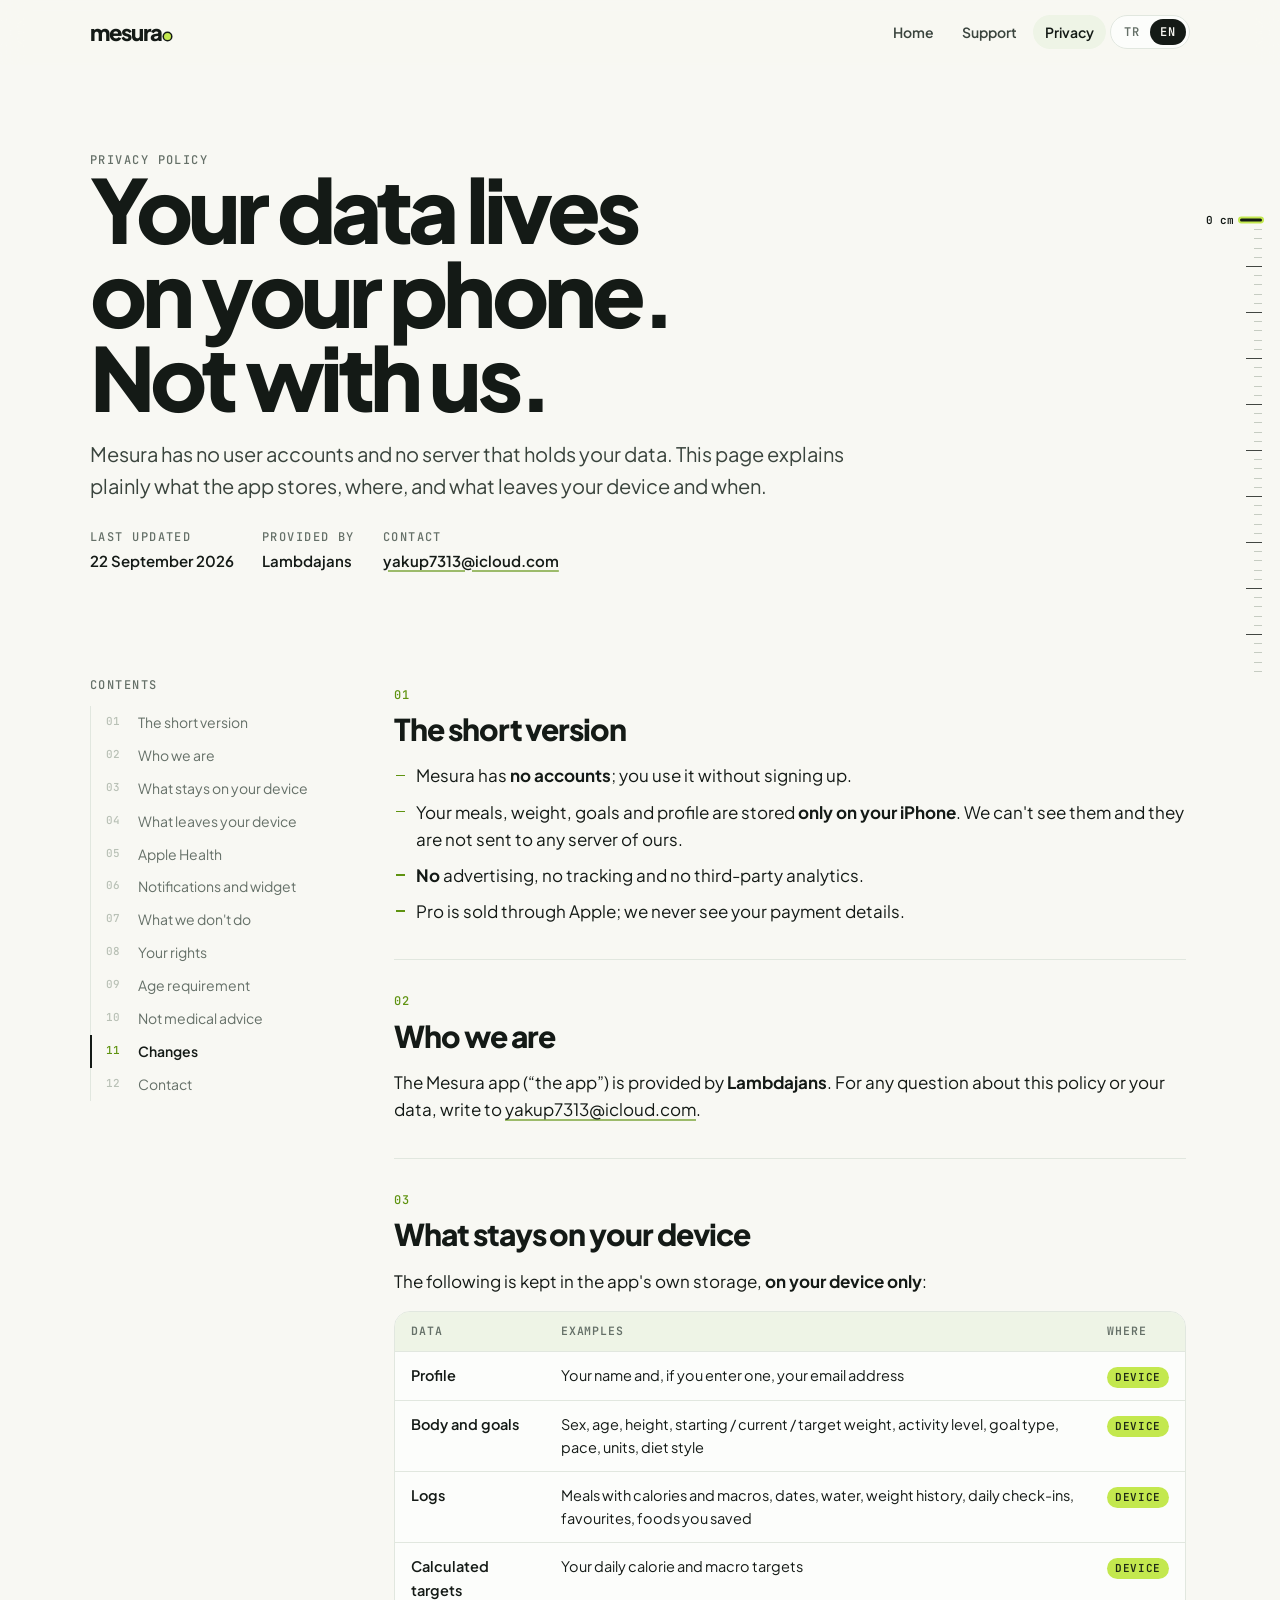
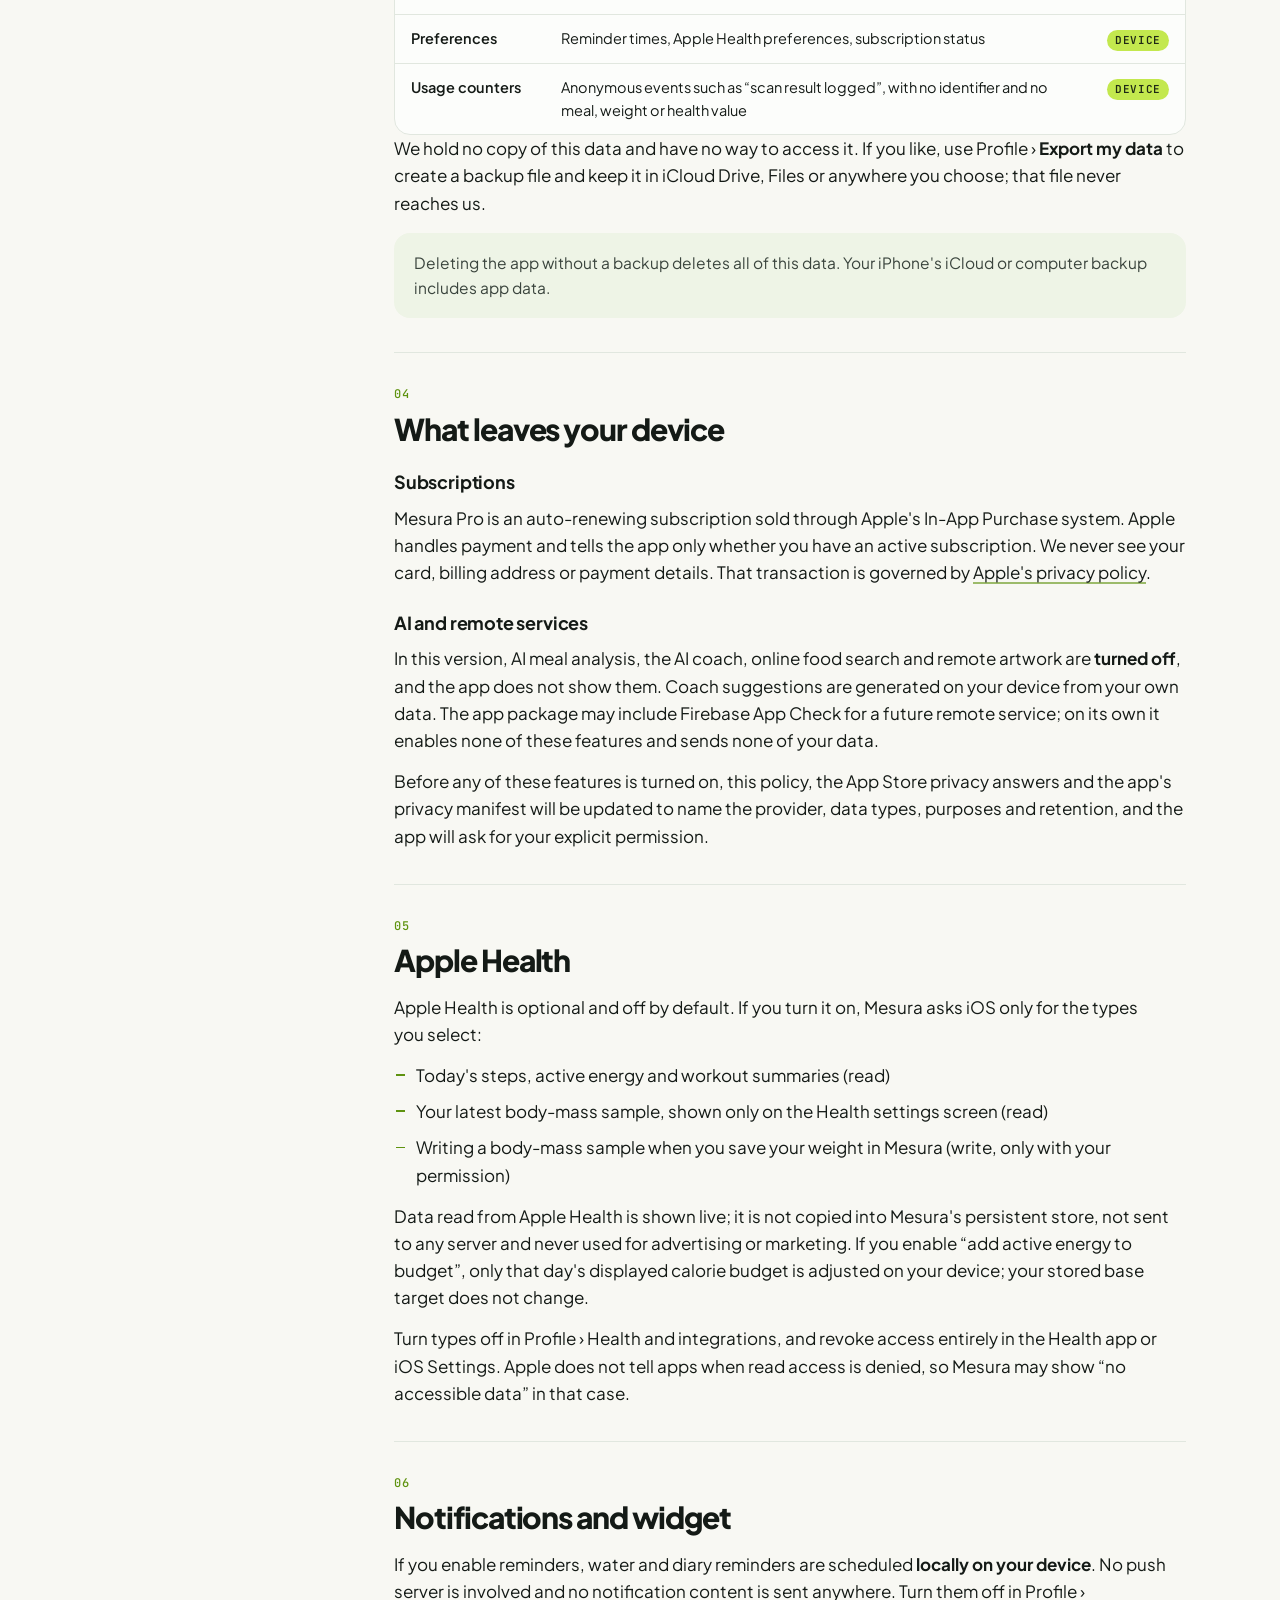
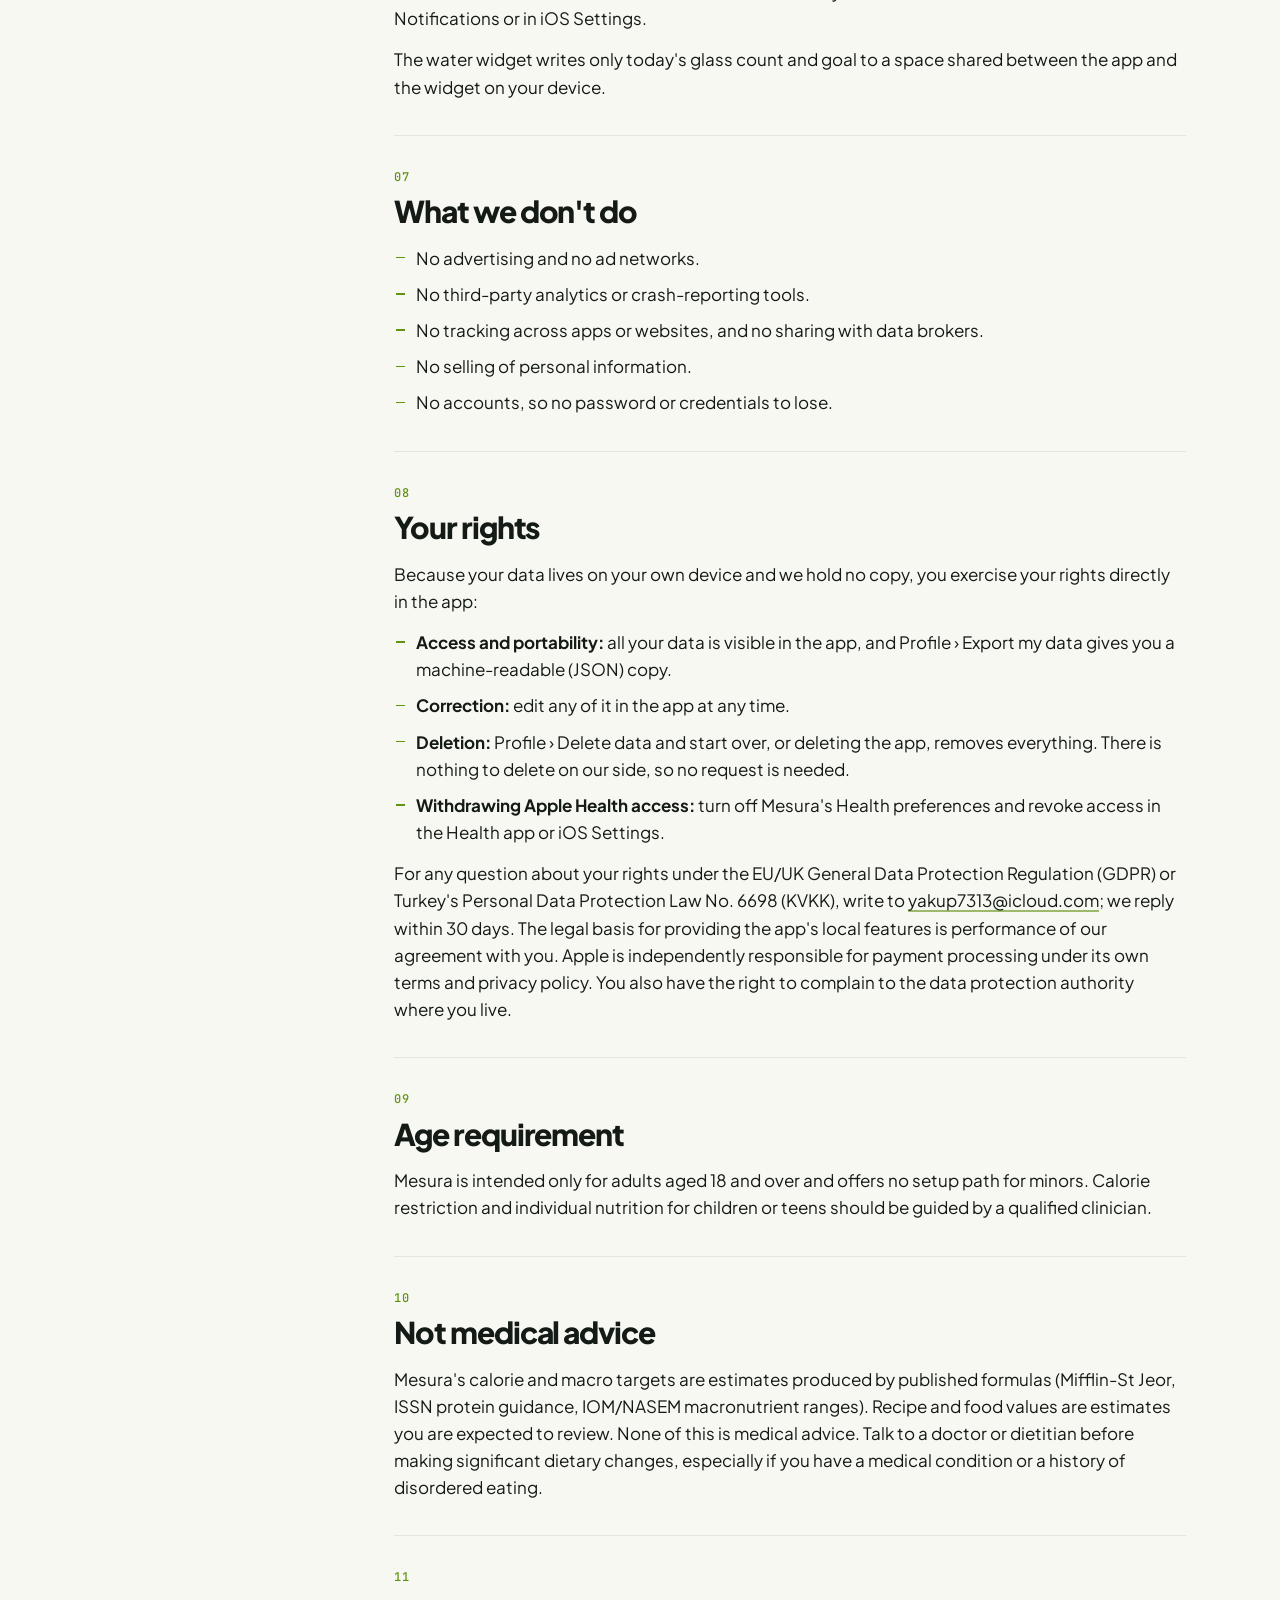
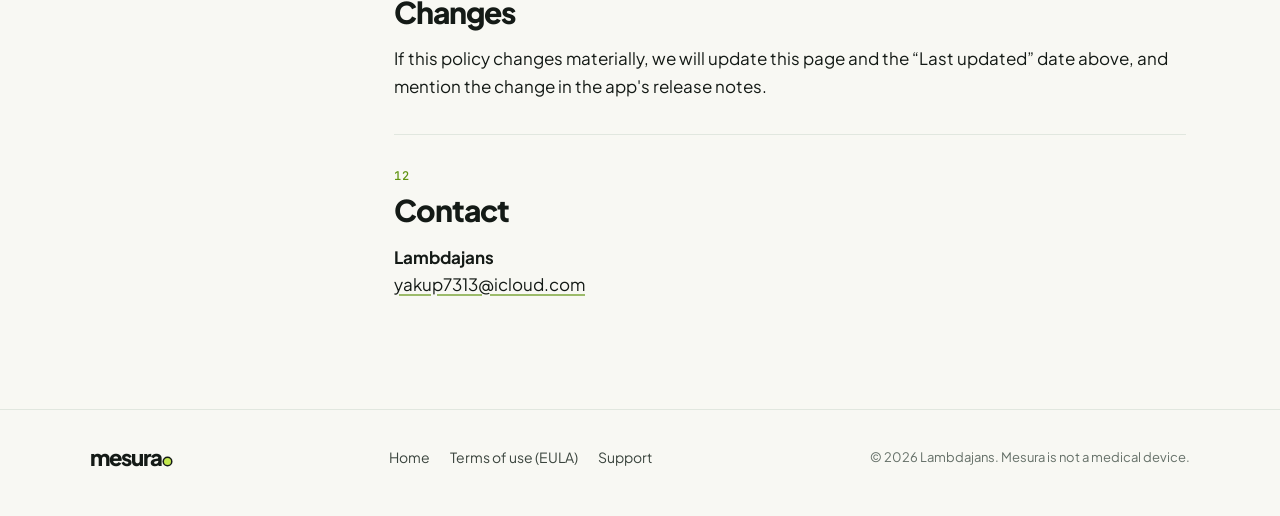
==== privacy.html @ 91aa9a3b "Mesura public site: landing, support and privacy policy Co-Authored-By: Claude Opus 5 <noreply@anthr" ====
<!doctype html>
<html lang="tr">
<head>
<meta charset="utf-8">
<meta name="viewport" content="width=device-width, initial-scale=1, viewport-fit=cover">
<title>Mesura Gizlilik Politikası</title>
<meta name="title-tr" content="Mesura Gizlilik Politikası">
<meta name="title-en" content="Mesura Privacy Policy">
<meta name="description" content="Mesura gizlilik politikası: verilerin iPhone'unda kalır, hesap ve sunucu yok. / Mesura privacy policy: your data stays on your iPhone, no account, no server.">
<meta name="theme-color" content="#f8f8f3" media="(prefers-color-scheme: light)">
<meta name="theme-color" content="#111612" media="(prefers-color-scheme: dark)">
<link rel="icon" type="image/png" href="assets/icon.png">
<link rel="apple-touch-icon" href="assets/icon.png">
<link rel="preconnect" href="https://fonts.googleapis.com">
<link rel="preconnect" href="https://fonts.gstatic.com" crossorigin>
<link rel="stylesheet" href="https://fonts.googleapis.com/css2?family=JetBrains+Mono:wght@500;600&family=Plus+Jakarta+Sans:wght@400;500;600;700;800&display=swap">
<link rel="stylesheet" href="assets/site.css">
</head>
<body>

<div class="progress-line" aria-hidden="true"></div>
<div class="gauge-rail" aria-hidden="true">
  <div class="ticks"></div>
  <div class="pin"><span data-gauge-value>0 cm</span></div>
</div>

<header class="bar">
  <div class="wrap">
    <a class="mark" href="./" aria-label="Mesura">mesura<i aria-hidden="true"></i></a>
    <nav class="nav" aria-label="Site">
      <a class="nav-optional" href="./"><span lang="tr">Ana sayfa</span><span lang="en">Home</span></a>
      <a href="./#destek"><span lang="tr">Destek</span><span lang="en">Support</span></a>
      <a href="privacy.html" aria-current="page"><span lang="tr">Gizlilik</span><span lang="en">Privacy</span></a>
      <div class="lang" role="group" aria-label="Dil / Language">
        <button type="button" data-set-lang="tr" aria-pressed="true">TR</button>
        <button type="button" data-set-lang="en" aria-pressed="false">EN</button>
      </div>
    </nav>
  </div>
</header>

<main>

<!-- ============================ TÜRKÇE ============================ -->
<article lang="tr">
  <header class="doc-hero wrap">
    <p class="label rise">Gizlilik politikası</p>
    <h1 class="rise d1">Verilerin telefonunda.<br>Bizde değil.</h1>
    <p class="lede rise d2">Mesura'nın kullanıcı hesabı ve senin verilerini tutan bir sunucusu yok. Bu sayfa, uygulamanın neyi nerede sakladığını ve cihazından neyin, ne zaman çıktığını açıkça anlatır.</p>
    <dl class="meta rise d3">
      <div><dt class="label">Son güncelleme</dt><dd>22 Eylül 2026</dd></div>
      <div><dt class="label">Sorumlu</dt><dd>Lambdajans</dd></div>
      <div><dt class="label">İletişim</dt><dd><a href="mailto:yakup7313@icloud.com">yakup7313@icloud.com</a></dd></div>
    </dl>
  </header>

  <div class="wrap doc">
    <nav class="toc" aria-label="İçindekiler">
      <p class="label">İçindekiler</p>
      <ol>
        <li><a href="#tr-kisaca"><span>01</span>Kısaca</a></li>
        <li><a href="#tr-kim"><span>02</span>Biz kimiz</a></li>
        <li><a href="#tr-cihazda"><span>03</span>Cihazında saklananlar</a></li>
        <li><a href="#tr-disari"><span>04</span>Cihazından çıkanlar</a></li>
        <li><a href="#tr-saglik"><span>05</span>Apple Health</a></li>
        <li><a href="#tr-bildirim"><span>06</span>Bildirimler ve widget</a></li>
        <li><a href="#tr-yapmadiklarimiz"><span>07</span>Yapmadıklarımız</a></li>
        <li><a href="#tr-haklar"><span>08</span>Hakların ve KVKK</a></li>
        <li><a href="#tr-yas"><span>09</span>Yaş sınırı</a></li>
        <li><a href="#tr-tibbi"><span>10</span>Tıbbi tavsiye değildir</a></li>
        <li><a href="#tr-degisiklik"><span>11</span>Değişiklikler</a></li>
        <li><a href="#tr-iletisim"><span>12</span>İletişim</a></li>
      </ol>
    </nav>

    <div class="prose">
      <section id="tr-kisaca">
        <h2><span class="label">01</span>Kısaca</h2>
        <ul>
          <li>Mesura'da <strong>hesap yok</strong>; kayıt olmadan kullanırsın.</li>
          <li>Öğünlerin, kilon, hedeflerin ve profil bilgilerin <strong>yalnızca iPhone'unda</strong> saklanır. Bunları göremeyiz ve bizim sunucumuza gönderilmez.</li>
          <li>Reklam, izleme (tracking) ve üçüncü taraf analiz aracı <strong>yok</strong>.</li>
          <li>Pro aboneliği Apple üzerinden satılır; ödeme bilgilerini hiçbir zaman görmeyiz.</li>
        </ul>
      </section>

      <section id="tr-kim">
        <h2><span class="label">02</span>Biz kimiz</h2>
        <p>Mesura uygulaması (“uygulama”) <strong>Lambdajans</strong> tarafından sunulur. Bu politika veya verilerin hakkındaki her soru için <a href="mailto:yakup7313@icloud.com">yakup7313@icloud.com</a> adresine yazabilirsin.</p>
      </section>

      <section id="tr-cihazda">
        <h2><span class="label">03</span>Cihazında saklananlar</h2>
        <p>Aşağıdakiler uygulamanın kendi depolama alanında, <strong>yalnızca cihazında</strong> tutulur:</p>
        <div class="table-wrap">
          <table>
            <thead><tr><th>Veri</th><th>Örnek</th><th>Nerede</th></tr></thead>
            <tbody>
              <tr><td><b>Profil</b></td><td>Adın ve girersen e-posta adresin</td><td><span class="pill local">Cihaz</span></td></tr>
              <tr><td><b>Vücut ve hedef</b></td><td>Cinsiyet, yaş, boy, başlangıç / güncel / hedef kilo, aktivite düzeyi, hedef türü, tempo, birim tercihi, beslenme tarzı</td><td><span class="pill local">Cihaz</span></td></tr>
              <tr><td><b>Kayıtlar</b></td><td>Öğünler ve kalori-makro değerleri, tarihleri, su, kilo geçmişi, günlük check-in'ler, favoriler, kendi eklediğin besinler</td><td><span class="pill local">Cihaz</span></td></tr>
              <tr><td><b>Hesaplanan hedefler</b></td><td>Günlük kalori ve makro hedefin</td><td><span class="pill local">Cihaz</span></td></tr>
              <tr><td><b>Tercihler</b></td><td>Hatırlatıcı saatleri, Apple Health tercihleri, abonelik durumu</td><td><span class="pill local">Cihaz</span></td></tr>
              <tr><td><b>Kullanım sayaçları</b></td><td>“Tarama sonucu kaydedildi” gibi anonim olay kayıtları; kimlik, öğün, kilo veya sağlık değeri içermez</td><td><span class="pill local">Cihaz</span></td></tr>
            </tbody>
          </table>
        </div>
        <p>Bu verilerin bir kopyası bizde yoktur ve onlara erişmemizin bir yolu bulunmaz. İstersen Profil › <strong>Verilerimi dışa aktar</strong> ile bir yedek dosyası oluşturup iCloud Drive, Dosyalar veya seçtiğin başka bir yerde saklayabilirsin; bu dosya bize ulaşmaz.</p>
        <p class="callout">Uygulamayı yedek almadan silersen bu verilerin tamamı da silinir. iPhone'unun iCloud veya bilgisayar yedeği uygulama verisini de kapsar.</p>
      </section>

      <section id="tr-disari">
        <h2><span class="label">04</span>Cihazından çıkanlar</h2>
        <h3>Abonelikler</h3>
        <p>Mesura Pro, Apple'ın uygulama içi satın alma sistemiyle satılan otomatik yenilenen bir aboneliktir. Ödemeyi Apple yürütür ve uygulamaya yalnızca etkin bir aboneliğin olup olmadığını bildirir. Kart, fatura adresi veya ödeme bilgilerini hiçbir zaman görmeyiz. Bu işlem <a href="https://www.apple.com/legal/privacy/" rel="noopener">Apple'ın gizlilik politikasına</a> tabidir.</p>
        <h3>Yapay zekâ ve uzak servisler</h3>
        <p>Bu sürümde yapay zekâ ile öğün analizi, yapay zekâ koçu, çevrimiçi besin arama ve uzaktan görsel yükleme <strong>kapalıdır</strong>; uygulama bu girişleri göstermez. Koç önerileri cihazında, kendi verilerinden üretilir. Uygulama paketinde, ileride uzak bir servis açılırsa kullanılmak üzere Firebase App Check bulunabilir; bu paket tek başına bu özellikleri açmaz ve senin verilerini göndermez.</p>
        <p>Bu özelliklerden herhangi biri açılmadan önce bu politika, App Store gizlilik yanıtları ve uygulamanın gizlilik bildirimi; kullanılan sağlayıcıyı, veri türlerini, amaçları ve saklama sürelerini belirtecek şekilde güncellenir ve senden açık izin istenir.</p>
      </section>

      <section id="tr-saglik">
        <h2><span class="label">05</span>Apple Health</h2>
        <p>Apple Health bağlantısı isteğe bağlıdır ve varsayılan olarak kapalıdır. Açarsan Mesura yalnızca seçtiğin türler için iOS'tan izin ister:</p>
        <ul>
          <li>Bugünün adımları, aktif enerjisi ve antrenman özetleri (okuma)</li>
          <li>Apple Health'teki en son kilo ölçümün; yalnızca Sağlık ayarları ekranında gösterilir (okuma)</li>
          <li>Mesura'da kilonu elle kaydettiğinde bu ölçümü Apple Health'e yazma (yazma, yalnızca açık izinle)</li>
        </ul>
        <p>Apple Health'ten okunan veriler anlık olarak gösterilir; Mesura'nın kalıcı deposuna kopyalanmaz, bir sunucuya gönderilmez ve reklam ya da pazarlama amacıyla kullanılmaz. “Aktif enerjiyi bütçeye ekle” seçeneğini açarsan yalnızca o günün gösterilen kalori bütçesi cihazında ayarlanır; kayıtlı temel hedefin değişmez.</p>
        <p>Profil › Sağlık ve entegrasyonlar'dan türleri kapatabilir, izni Sağlık uygulamasından veya iOS Ayarları'ndan tamamen geri alabilirsin. Apple, okuma izninin reddedildiğini uygulamalara bildirmediği için Mesura bu durumda “erişilebilir veri yok” gösterebilir.</p>
      </section>

      <section id="tr-bildirim">
        <h2><span class="label">06</span>Bildirimler ve widget</h2>
        <p>Hatırlatıcıları açarsan su ve günlük hatırlatmaları <strong>cihazında yerel olarak</strong> planlanır. Bildirim sunucusu kullanılmaz ve bildirim içeriği hiçbir yere gönderilmez. Profil › Bildirimler'den veya iOS Ayarları'ndan kapatabilirsin.</p>
        <p>Su widget'ı, günün su sayısını göstermek için yalnızca bu sayıyı ve hedefini cihazındaki uygulama ile widget arasında paylaşılan alana yazar.</p>
      </section>

      <section id="tr-yapmadiklarimiz">
        <h2><span class="label">07</span>Yapmadıklarımız</h2>
        <ul>
          <li>Reklam göstermeyiz, reklam ağı kullanmayız.</li>
          <li>Üçüncü taraf analiz veya çökme raporlama aracı kullanmayız.</li>
          <li>Seni uygulamalar ve web siteleri arasında izlemeyiz; veri aracılarıyla veri paylaşmayız.</li>
          <li>Kişisel verilerini satmayız.</li>
          <li>Hesap olmadığı için kaybolabilecek bir parola veya kimlik bilgisi tutmayız.</li>
        </ul>
      </section>

      <section id="tr-haklar">
        <h2><span class="label">08</span>Hakların ve KVKK</h2>
        <p>Verilerin kendi cihazında durduğu ve bizde bir kopyası olmadığı için haklarını doğrudan uygulamadan kullanırsın:</p>
        <ul>
          <li><strong>Erişim ve taşınabilirlik:</strong> tüm verilerin uygulamada görünür; Profil › Verilerimi dışa aktar ile makinece okunabilir (JSON) bir kopya alabilirsin.</li>
          <li><strong>Düzeltme:</strong> her bilgiyi istediğin zaman uygulamada düzenleyebilirsin.</li>
          <li><strong>Silme:</strong> Profil › Verileri sil ve yeniden başla ya da uygulamayı silmek her şeyi siler. Bizim tarafımızda silinecek bir şey olmadığından ayrıca talep gerekmez.</li>
          <li><strong>Apple Health iznini geri alma:</strong> Mesura'nın Sağlık tercihlerini kapat ve izni Sağlık uygulamasından veya iOS Ayarları'ndan kaldır.</li>
        </ul>
        <p>6698 sayılı Kişisel Verilerin Korunması Kanunu (KVKK) ve AB/Birleşik Krallık Genel Veri Koruma Tüzüğü (GDPR) kapsamındaki haklarınla ilgili her soru için <a href="mailto:yakup7313@icloud.com">yakup7313@icloud.com</a> adresine yazabilirsin; başvurunu en geç 30 gün içinde yanıtlarız. Uygulamanın yerel özelliklerini sunmanın hukuki dayanağı, seninle aramızdaki kullanım ilişkisinin ifasıdır. Ödeme işlemlerinden Apple, kendi koşulları ve gizlilik politikası çerçevesinde bağımsız olarak sorumludur. Ayrıca yaşadığın ülkedeki veri koruma otoritesine şikâyette bulunma hakkın vardır.</p>
      </section>

      <section id="tr-yas">
        <h2><span class="label">09</span>Yaş sınırı</h2>
        <p>Mesura yalnızca 18 yaş ve üzeri yetişkinler içindir ve reşit olmayanlar için bir kurulum yolu sunmaz. Çocuk ve gençlerde kalori kısıtlaması ve bireysel beslenme bir uzman hekim eşliğinde yapılmalıdır.</p>
      </section>

      <section id="tr-tibbi">
        <h2><span class="label">10</span>Tıbbi tavsiye değildir</h2>
        <p>Mesura'nın kalori ve makro hedefleri yayımlanmış formüllerle (Mifflin-St Jeor, ISSN protein önerileri, IOM/NASEM makro aralıkları) üretilen tahminlerdir. Tarif ve besin değerleri de tahmindir ve kontrol etmen beklenir. Bunların hiçbiri tıbbi tavsiye değildir. Beslenmende önemli bir değişiklik yapmadan önce, özellikle bir sağlık sorunun veya yeme bozukluğu geçmişin varsa, bir hekim veya diyetisyene danış.</p>
      </section>

      <section id="tr-degisiklik">
        <h2><span class="label">11</span>Değişiklikler</h2>
        <p>Bu politika önemli ölçüde değişirse bu sayfayı ve yukarıdaki “Son güncelleme” tarihini günceller, değişikliği uygulamanın sürüm notlarında belirtiriz.</p>
      </section>

      <section id="tr-iletisim">
        <h2><span class="label">12</span>İletişim</h2>
        <p><strong>Lambdajans</strong><br><a href="mailto:yakup7313@icloud.com">yakup7313@icloud.com</a></p>
      </section>
    </div>
  </div>
</article>

<!-- ============================ ENGLISH ============================ -->
<article lang="en">
  <header class="doc-hero wrap">
    <p class="label rise">Privacy policy</p>
    <h1 class="rise d1">Your data lives on your phone.<br>Not with us.</h1>
    <p class="lede rise d2">Mesura has no user accounts and no server that holds your data. This page explains plainly what the app stores, where, and what leaves your device and when.</p>
    <dl class="meta rise d3">
      <div><dt class="label">Last updated</dt><dd>22 September 2026</dd></div>
      <div><dt class="label">Provided by</dt><dd>Lambdajans</dd></div>
      <div><dt class="label">Contact</dt><dd><a href="mailto:yakup7313@icloud.com">yakup7313@icloud.com</a></dd></div>
    </dl>
  </header>

  <div class="wrap doc">
    <nav class="toc" aria-label="Contents">
      <p class="label">Contents</p>
      <ol>
        <li><a href="#en-short"><span>01</span>The short version</a></li>
        <li><a href="#en-who"><span>02</span>Who we are</a></li>
        <li><a href="#en-device"><span>03</span>What stays on your device</a></li>
        <li><a href="#en-leaves"><span>04</span>What leaves your device</a></li>
        <li><a href="#en-health"><span>05</span>Apple Health</a></li>
        <li><a href="#en-notifications"><span>06</span>Notifications and widget</a></li>
        <li><a href="#en-dont"><span>07</span>What we don't do</a></li>
        <li><a href="#en-rights"><span>08</span>Your rights</a></li>
        <li><a href="#en-age"><span>09</span>Age requirement</a></li>
        <li><a href="#en-medical"><span>10</span>Not medical advice</a></li>
        <li><a href="#en-changes"><span>11</span>Changes</a></li>
        <li><a href="#en-contact"><span>12</span>Contact</a></li>
      </ol>
    </nav>

    <div class="prose">
      <section id="en-short">
        <h2><span class="label">01</span>The short version</h2>
        <ul>
          <li>Mesura has <strong>no accounts</strong>; you use it without signing up.</li>
          <li>Your meals, weight, goals and profile are stored <strong>only on your iPhone</strong>. We can't see them and they are not sent to any server of ours.</li>
          <li><strong>No</strong> advertising, no tracking and no third-party analytics.</li>
          <li>Pro is sold through Apple; we never see your payment details.</li>
        </ul>
      </section>

      <section id="en-who">
        <h2><span class="label">02</span>Who we are</h2>
        <p>The Mesura app (“the app”) is provided by <strong>Lambdajans</strong>. For any question about this policy or your data, write to <a href="mailto:yakup7313@icloud.com">yakup7313@icloud.com</a>.</p>
      </section>

      <section id="en-device">
        <h2><span class="label">03</span>What stays on your device</h2>
        <p>The following is kept in the app's own storage, <strong>on your device only</strong>:</p>
        <div class="table-wrap">
          <table>
            <thead><tr><th>Data</th><th>Examples</th><th>Where</th></tr></thead>
            <tbody>
              <tr><td><b>Profile</b></td><td>Your name and, if you enter one, your email address</td><td><span class="pill local">Device</span></td></tr>
              <tr><td><b>Body and goals</b></td><td>Sex, age, height, starting / current / target weight, activity level, goal type, pace, units, diet style</td><td><span class="pill local">Device</span></td></tr>
              <tr><td><b>Logs</b></td><td>Meals with calories and macros, dates, water, weight history, daily check-ins, favourites, foods you saved</td><td><span class="pill local">Device</span></td></tr>
              <tr><td><b>Calculated targets</b></td><td>Your daily calorie and macro targets</td><td><span class="pill local">Device</span></td></tr>
              <tr><td><b>Preferences</b></td><td>Reminder times, Apple Health preferences, subscription status</td><td><span class="pill local">Device</span></td></tr>
              <tr><td><b>Usage counters</b></td><td>Anonymous events such as “scan result logged”, with no identifier and no meal, weight or health value</td><td><span class="pill local">Device</span></td></tr>
            </tbody>
          </table>
        </div>
        <p>We hold no copy of this data and have no way to access it. If you like, use Profile › <strong>Export my data</strong> to create a backup file and keep it in iCloud Drive, Files or anywhere you choose; that file never reaches us.</p>
        <p class="callout">Deleting the app without a backup deletes all of this data. Your iPhone's iCloud or computer backup includes app data.</p>
      </section>

      <section id="en-leaves">
        <h2><span class="label">04</span>What leaves your device</h2>
        <h3>Subscriptions</h3>
        <p>Mesura Pro is an auto-renewing subscription sold through Apple's In-App Purchase system. Apple handles payment and tells the app only whether you have an active subscription. We never see your card, billing address or payment details. That transaction is governed by <a href="https://www.apple.com/legal/privacy/" rel="noopener">Apple's privacy policy</a>.</p>
        <h3>AI and remote services</h3>
        <p>In this version, AI meal analysis, the AI coach, online food search and remote artwork are <strong>turned off</strong>, and the app does not show them. Coach suggestions are generated on your device from your own data. The app package may include Firebase App Check for a future remote service; on its own it enables none of these features and sends none of your data.</p>
        <p>Before any of these features is turned on, this policy, the App Store privacy answers and the app's privacy manifest will be updated to name the provider, data types, purposes and retention, and the app will ask for your explicit permission.</p>
      </section>

      <section id="en-health">
        <h2><span class="label">05</span>Apple Health</h2>
        <p>Apple Health is optional and off by default. If you turn it on, Mesura asks iOS only for the types you select:</p>
        <ul>
          <li>Today's steps, active energy and workout summaries (read)</li>
          <li>Your latest body-mass sample, shown only on the Health settings screen (read)</li>
          <li>Writing a body-mass sample when you save your weight in Mesura (write, only with your permission)</li>
        </ul>
        <p>Data read from Apple Health is shown live; it is not copied into Mesura's persistent store, not sent to any server and never used for advertising or marketing. If you enable “add active energy to budget”, only that day's displayed calorie budget is adjusted on your device; your stored base target does not change.</p>
        <p>Turn types off in Profile › Health and integrations, and revoke access entirely in the Health app or iOS Settings. Apple does not tell apps when read access is denied, so Mesura may show “no accessible data” in that case.</p>
      </section>

      <section id="en-notifications">
        <h2><span class="label">06</span>Notifications and widget</h2>
        <p>If you enable reminders, water and diary reminders are scheduled <strong>locally on your device</strong>. No push server is involved and no notification content is sent anywhere. Turn them off in Profile › Notifications or in iOS Settings.</p>
        <p>The water widget writes only today's glass count and goal to a space shared between the app and the widget on your device.</p>
      </section>

      <section id="en-dont">
        <h2><span class="label">07</span>What we don't do</h2>
        <ul>
          <li>No advertising and no ad networks.</li>
          <li>No third-party analytics or crash-reporting tools.</li>
          <li>No tracking across apps or websites, and no sharing with data brokers.</li>
          <li>No selling of personal information.</li>
          <li>No accounts, so no password or credentials to lose.</li>
        </ul>
      </section>

      <section id="en-rights">
        <h2><span class="label">08</span>Your rights</h2>
        <p>Because your data lives on your own device and we hold no copy, you exercise your rights directly in the app:</p>
        <ul>
          <li><strong>Access and portability:</strong> all your data is visible in the app, and Profile › Export my data gives you a machine-readable (JSON) copy.</li>
          <li><strong>Correction:</strong> edit any of it in the app at any time.</li>
          <li><strong>Deletion:</strong> Profile › Delete data and start over, or deleting the app, removes everything. There is nothing to delete on our side, so no request is needed.</li>
          <li><strong>Withdrawing Apple Health access:</strong> turn off Mesura's Health preferences and revoke access in the Health app or iOS Settings.</li>
        </ul>
        <p>For any question about your rights under the EU/UK General Data Protection Regulation (GDPR) or Turkey's Personal Data Protection Law No. 6698 (KVKK), write to <a href="mailto:yakup7313@icloud.com">yakup7313@icloud.com</a>; we reply within 30 days. The legal basis for providing the app's local features is performance of our agreement with you. Apple is independently responsible for payment processing under its own terms and privacy policy. You also have the right to complain to the data protection authority where you live.</p>
      </section>

      <section id="en-age">
        <h2><span class="label">09</span>Age requirement</h2>
        <p>Mesura is intended only for adults aged 18 and over and offers no setup path for minors. Calorie restriction and individual nutrition for children or teens should be guided by a qualified clinician.</p>
      </section>

      <section id="en-medical">
        <h2><span class="label">10</span>Not medical advice</h2>
        <p>Mesura's calorie and macro targets are estimates produced by published formulas (Mifflin-St Jeor, ISSN protein guidance, IOM/NASEM macronutrient ranges). Recipe and food values are estimates you are expected to review. None of this is medical advice. Talk to a doctor or dietitian before making significant dietary changes, especially if you have a medical condition or a history of disordered eating.</p>
      </section>

      <section id="en-changes">
        <h2><span class="label">11</span>Changes</h2>
        <p>If this policy changes materially, we will update this page and the “Last updated” date above, and mention the change in the app's release notes.</p>
      </section>

      <section id="en-contact">
        <h2><span class="label">12</span>Contact</h2>
        <p><strong>Lambdajans</strong><br><a href="mailto:yakup7313@icloud.com">yakup7313@icloud.com</a></p>
      </section>
    </div>
  </div>
</article>

</main>

<footer class="foot">
  <div class="wrap">
    <a class="mark" href="./" aria-label="Mesura">mesura<i aria-hidden="true"></i></a>
    <nav aria-label="Yasal / Legal">
      <a href="./"><span lang="tr">Ana sayfa</span><span lang="en">Home</span></a>
      <a href="https://www.apple.com/legal/internet-services/itunes/dev/stdeula/" rel="noopener"><span lang="tr">Kullanım koşulları (EULA)</span><span lang="en">Terms of use (EULA)</span></a>
      <a href="./#destek"><span lang="tr">Destek</span><span lang="en">Support</span></a>
    </nav>
    <small>© <span data-year>2026</span> Lambdajans. <span lang="tr">Mesura tıbbi bir cihaz değildir.</span><span lang="en">Mesura is not a medical device.</span></small>
  </div>
</footer>

<script src="assets/site.js"></script>
</body>
</html>
---- assets/site.css ----
/* Mesura — public site. Tokens mirror Mesura/DesignSystem/Theme.swift. */

:root {
  --ground: #f8f8f3;        /* splashCanvas */
  --surface: #fcfdfb;       /* cardSurface */
  --sunk: #eef4e6;          /* greenTileBg */
  --ink: #141a16;           /* ink */
  --ink-soft: #3a443d;
  --muted: #657068;         /* grayText */
  --hair: #e1e7df;          /* cardBorder */
  --tick: #b9c1b6;
  --lime: #c3e84e;          /* lime */
  --lime-ink: #1f2915;      /* limeInk */
  --accent: #5f9310;        /* greenAccent */
  --focus: #5f9310;
  --vault: #141a16;
  --vault-edge: transparent;
  --shadow: 0 1px 0 rgba(20, 26, 22, .04), 0 18px 40px -24px rgba(20, 26, 22, .28);

  --display: "Plus Jakarta Sans", ui-rounded, -apple-system, "Segoe UI", system-ui, sans-serif;
  --body: "Plus Jakarta Sans", -apple-system, "Segoe UI", system-ui, sans-serif;
  --mono: "JetBrains Mono", ui-monospace, "SF Mono", Menlo, monospace;

  --gutter: clamp(16px, 4vw, 40px);
  --measure: 66ch;
  --radius: 22px;
  color-scheme: light;
}

@media (prefers-color-scheme: dark) {
  :root:not([data-theme="light"]) {
    --ground: #111612;
    --surface: #182019;
    --sunk: #1d2a17;
    --ink: #eef1e8;
    --ink-soft: #c9cfc3;
    --muted: #a7ad9f;        /* darkCardMuted */
    --hair: #28322a;
    --tick: #4a5649;
    --accent: #b4dc3f;
    --focus: #c3e84e;
    --vault: #19221b;
    --vault-edge: #2c382e;
    --shadow: 0 1px 0 rgba(0, 0, 0, .3), 0 18px 40px -24px rgba(0, 0, 0, .7);
    color-scheme: dark;
  }
}

:root[data-theme="dark"] {
  --ground: #111612;
  --surface: #182019;
  --sunk: #1d2a17;
  --ink: #eef1e8;
  --ink-soft: #c9cfc3;
  --muted: #a7ad9f;
  --hair: #28322a;
  --tick: #4a5649;
  --accent: #b4dc3f;
  --focus: #c3e84e;
  --vault: #19221b;
  --vault-edge: #2c382e;
  --shadow: 0 1px 0 rgba(0, 0, 0, .3), 0 18px 40px -24px rgba(0, 0, 0, .7);
  color-scheme: dark;
}

*, *::before, *::after { box-sizing: border-box; }

html { -webkit-text-size-adjust: 100%; scroll-behavior: smooth; }
@media (prefers-reduced-motion: reduce) { html { scroll-behavior: auto; } }

body {
  margin: 0;
  background: var(--ground);
  color: var(--ink);
  font: 400 17px/1.6 var(--body);
  -webkit-font-smoothing: antialiased;
  text-rendering: optimizeLegibility;
}

img { max-width: 100%; display: block; }
a { color: inherit; text-decoration-color: color-mix(in srgb, var(--accent) 60%, transparent); text-underline-offset: .18em; text-decoration-thickness: 1.5px; }
a:hover { text-decoration-color: var(--accent); }
:focus-visible { outline: 2.5px solid var(--focus); outline-offset: 3px; border-radius: 6px; }

h1, h2, h3 { font-family: var(--display); text-wrap: balance; margin: 0; letter-spacing: -.02em; }
p { margin: 0; text-wrap: pretty; }

.wrap { width: 100%; max-width: 1180px; margin-inline: auto; padding-inline: var(--gutter); }

.label {
  font: 500 12px/1.2 var(--mono);
  letter-spacing: .12em;
  text-transform: uppercase;
  color: var(--muted);
}

/* Language: both copies live in the page; the root's lang decides. */
html[lang="tr"] [lang="en"]:not(html),
html[lang="en"] [lang="tr"]:not(html) { display: none !important; }

/* ---------- Top bar ---------- */

.bar {
  position: sticky;
  top: env(safe-area-inset-top, 0px);
  z-index: 20;
  background: color-mix(in srgb, var(--ground) 86%, transparent);
  backdrop-filter: saturate(1.4) blur(14px);
  -webkit-backdrop-filter: saturate(1.4) blur(14px);
  border-bottom: 1px solid transparent;
  transition: border-color .3s;
}
.bar.is-stuck { border-bottom-color: var(--hair); }
.bar .wrap { display: flex; align-items: center; gap: 16px; min-height: 64px; }

.mark {
  font: 800 22px/1 var(--display);
  letter-spacing: -.045em;
  text-decoration: none;
  display: inline-flex;
  align-items: baseline;
  gap: 2px;
}
.mark i { width: 7px; height: 7px; border-radius: 50%; background: var(--lime); display: inline-block; box-shadow: 0 0 0 1.5px var(--ink); transform: translateY(-1px); }

.nav { display: flex; gap: 4px; margin-left: auto; align-items: center; flex-wrap: wrap; }
.nav a {
  font: 600 14px/1 var(--body);
  text-decoration: none;
  color: var(--ink-soft);
  padding: 10px 12px;
  border-radius: 999px;
}
.nav a:hover, .nav a[aria-current="page"] { color: var(--ink); background: var(--sunk); }

.lang {
  display: inline-flex;
  border: 1px solid var(--hair);
  border-radius: 999px;
  padding: 3px;
  background: var(--surface);
}
.lang button {
  font: 600 12px/1 var(--mono);
  letter-spacing: .08em;
  border: 0;
  background: transparent;
  color: var(--muted);
  padding: 7px 10px;
  border-radius: 999px;
  cursor: pointer;
}
.lang button[aria-pressed="true"] { background: var(--ink); color: var(--ground); }

@media (max-width: 640px) {
  .nav a.nav-optional { display: none; }
}

/* ---------- The ruler (signature element) ---------- */

.ruler {
  --unit: 12px;
  position: relative;
  height: 76px;
  border-block: 1px solid var(--hair);
  background: var(--surface);
  overflow: hidden;
}
.ruler-track {
  position: absolute;
  inset: 0 auto 0 0;
  width: 400%;
  background:
    repeating-linear-gradient(90deg, var(--ink) 0 1.5px, transparent 1.5px calc(var(--unit) * 10)) 0 0 / 100% 30px no-repeat,
    repeating-linear-gradient(90deg, var(--tick) 0 1px, transparent 1px calc(var(--unit) * 5)) 0 0 / 100% 20px no-repeat,
    repeating-linear-gradient(90deg, var(--tick) 0 1px, transparent 1px var(--unit)) 0 0 / 100% 11px no-repeat;
  transform: translate3d(var(--shift, 0px), 0, 0);
  will-change: transform;
}
.ruler-nums {
  position: absolute;
  top: 36px;
  left: 0;
  display: flex;
  font: 500 11px/1 var(--mono);
  color: var(--muted);
  white-space: nowrap;
}
.ruler-nums span { width: calc(var(--unit) * 10); transform: translateX(-50%); text-align: center; }
.ruler-needle {
  position: absolute;
  top: 0;
  bottom: 0;
  left: 50%;
  width: 3px;
  margin-left: -1.5px;
  background: var(--ink);
  border-radius: 0 0 3px 3px;
}
.ruler-needle::after {
  content: "";
  position: absolute;
  top: -1px;
  left: 50%;
  width: 14px;
  height: 14px;
  margin-left: -7px;
  background: var(--lime);
  border: 2px solid var(--ink);
  border-radius: 50%;
  top: auto;
  bottom: 8px;
}

/* ---------- Home: hero ---------- */

.hero { padding-block: clamp(40px, 8vw, 96px) clamp(28px, 5vw, 56px); }
.hero-grid { display: grid; grid-template-columns: minmax(0, 1.55fr) minmax(0, 1fr); gap: clamp(28px, 5vw, 72px); align-items: end; }
@media (max-width: 860px) { .hero-grid { grid-template-columns: 1fr; } }

.hero h1 {
  font-weight: 800;
  font-size: clamp(44px, 7.4vw, 96px);
  line-height: .95;
  letter-spacing: -.055em;
}
.hero h1 em {
  font-style: normal;
  background: var(--lime);
  color: var(--lime-ink);
  padding: 0 .1em .04em;
  border-radius: .14em;
  -webkit-box-decoration-break: clone;
  box-decoration-break: clone;
}

.hero .lede { margin-top: 26px; font-size: clamp(18px, 1.7vw, 21px); color: var(--ink-soft); max-width: 36ch; }
.hero-cta { display: flex; flex-wrap: wrap; gap: 12px; margin-top: 30px; align-items: center; }

.btn {
  display: inline-flex;
  align-items: center;
  gap: 10px;
  font: 700 15px/1 var(--body);
  text-decoration: none;
  padding: 16px 22px;
  border-radius: 999px;
  border: 1.5px solid var(--ink);
  transition: transform .2s ease, background-color .2s;
}
.btn-primary { background: var(--ink); color: var(--ground); }
.btn-primary:hover { transform: translateY(-1px); }
.btn-ghost { color: var(--ink); background: transparent; }
.btn-ghost:hover { background: var(--sunk); }
.btn .soon { font: 500 11px/1 var(--mono); letter-spacing: .1em; text-transform: uppercase; opacity: .7; }

/* Readout card: a Mesura day, as the app reads it. */
.readout {
  background: var(--surface);
  border: 1px solid var(--hair);
  border-radius: var(--radius);
  box-shadow: var(--shadow);
  padding: 22px 22px 18px;
  display: grid;
  gap: 18px;
}
.readout-head { display: flex; justify-content: space-between; align-items: baseline; gap: 12px; }
.readout-num { font: 800 clamp(44px, 5.4vw, 64px)/1 var(--display); letter-spacing: -.05em; font-variant-numeric: tabular-nums; }
.readout-num small { font: 600 16px/1 var(--mono); letter-spacing: 0; color: var(--muted); margin-left: 6px; }
.meter { height: 12px; border-radius: 999px; background: var(--sunk); overflow: hidden; }
.meter span { display: block; height: 100%; width: var(--fill, 62%); background: var(--lime); border-radius: inherit; box-shadow: inset 0 0 0 1px color-mix(in srgb, var(--ink) 18%, transparent); transition: width 1.2s cubic-bezier(.2, .8, .2, 1); }
.macros { display: grid; grid-template-columns: repeat(3, minmax(0, 1fr)); gap: 10px; }
.macro { padding: 12px; border-radius: 14px; background: var(--sunk); display: grid; gap: 4px; }
.macro b { font: 700 18px/1.1 var(--display); font-variant-numeric: tabular-nums; }
.macro .label { font-size: 10.5px; }
.macro i { display: block; height: 3px; border-radius: 3px; margin-top: 6px; }
.macro.p i { background: #e05a4d; }
.macro.c i { background: #c9922e; }
.macro.f i { background: #3d8bde; }
.readout-foot { display: flex; justify-content: space-between; gap: 12px; font: 500 12px/1.3 var(--mono); color: var(--muted); }

/* ---------- Home: sections ---------- */

.section { padding-block: clamp(56px, 9vw, 120px); }
.section-head { display: grid; grid-template-columns: minmax(0, 1fr) minmax(0, 1.4fr); gap: clamp(20px, 4vw, 64px); align-items: start; margin-bottom: clamp(32px, 5vw, 56px); }
.section-head h2 { font-weight: 800; font-size: clamp(32px, 4.6vw, 56px); line-height: 1; letter-spacing: -.045em; }
.section-head p { color: var(--ink-soft); font-size: 18px; max-width: 48ch; }
@media (max-width: 760px) { .section-head { grid-template-columns: 1fr; } }

/* Each feature is one "measurement": a unit, a name, a sentence. */
.gauges { display: grid; grid-template-columns: repeat(auto-fit, minmax(240px, 1fr)); border-top: 1.5px solid var(--ink); }
.gauge { padding: 26px 22px 30px 0; border-bottom: 1px solid var(--hair); display: grid; gap: 10px; align-content: start; }
.gauge + .gauge { padding-left: 22px; border-left: 1px solid var(--hair); }
@media (max-width: 560px) { .gauge + .gauge { padding-left: 0; border-left: 0; } }
.gauge .unit { font: 800 34px/1 var(--display); letter-spacing: -.04em; color: var(--accent); }
.gauge h3 { font-size: 19px; font-weight: 700; letter-spacing: -.01em; }
.gauge p { color: var(--muted); font-size: 15.5px; }

/* Privacy promise: the one dark block. */
.vault {
  background: var(--vault);
  box-shadow: inset 0 0 0 1px var(--vault-edge);
  color: #eef1e8;
  border-radius: calc(var(--radius) + 8px);
  padding: clamp(28px, 5vw, 64px);
  display: grid;
  grid-template-columns: minmax(0, 1.1fr) minmax(0, 1fr);
  gap: clamp(28px, 5vw, 64px);
  position: relative;
  overflow: hidden;
}
@media (max-width: 860px) { .vault { grid-template-columns: 1fr; } }
.vault h2 { font-weight: 800; font-size: clamp(32px, 4.4vw, 54px); line-height: 1; letter-spacing: -.045em; }
.vault h2 span { color: #c3e84e; }
.vault p { color: #a7ad9f; margin-top: 18px; max-width: 44ch; }
.vault .label { color: #8f978a; }
.vault a.more { display: inline-flex; margin-top: 26px; color: #c3e84e; font-weight: 700; text-decoration: none; gap: 8px; }
.vault a.more:hover { text-decoration: underline; }
.ledger { list-style: none; margin: 0; padding: 0; display: grid; align-content: start; }
.ledger li { display: grid; grid-template-columns: 1fr auto; gap: 16px; padding: 15px 0; border-bottom: 1px dashed #334034; font-size: 15.5px; align-items: baseline; }
.ledger li:first-child { border-top: 1px dashed #334034; }
.ledger b { font: 600 12px/1 var(--mono); letter-spacing: .08em; text-transform: uppercase; padding: 6px 9px; border-radius: 999px; white-space: nowrap; }
.ledger b.on { background: #c3e84e; color: #1f2915; }
.ledger b.off { background: transparent; color: #a7ad9f; box-shadow: inset 0 0 0 1px #3d4a3e; }

/* Pro */
.pro { display: grid; grid-template-columns: repeat(auto-fit, minmax(260px, 1fr)); gap: 16px; }
.plan { border: 1px solid var(--hair); background: var(--surface); border-radius: var(--radius); padding: 26px; display: grid; gap: 16px; align-content: start; }
.plan.is-pro { border-color: var(--ink); box-shadow: var(--shadow); }
.plan h3 { font-size: 24px; font-weight: 800; letter-spacing: -.03em; display: flex; gap: 10px; align-items: center; }
.plan h3 .tag { font: 600 11px/1 var(--mono); letter-spacing: .1em; text-transform: uppercase; background: var(--lime); color: var(--lime-ink); padding: 6px 8px; border-radius: 999px; }
.plan ul { list-style: none; margin: 0; padding: 0; display: grid; gap: 10px; }
.plan li { display: grid; grid-template-columns: 18px 1fr; gap: 10px; color: var(--ink-soft); font-size: 15.5px; }
.plan li::before { content: ""; width: 10px; height: 10px; margin-top: .5em; border-radius: 50%; border: 2px solid var(--accent); }
.plan.is-pro li::before { background: var(--lime); border-color: var(--ink); }
.plan .fine { font-size: 13.5px; color: var(--muted); border-top: 1px solid var(--hair); padding-top: 14px; }

/* Support */
.support { display: grid; grid-template-columns: minmax(0, 1fr) minmax(0, 1.4fr); gap: clamp(24px, 5vw, 72px); align-items: start; }
@media (max-width: 860px) { .support { grid-template-columns: 1fr; } }
.contact { background: var(--lime); color: var(--lime-ink); border-radius: var(--radius); padding: 28px; display: grid; gap: 14px; position: sticky; top: calc(env(safe-area-inset-top, 0px) + 84px); }
.contact h3 { font-size: 26px; font-weight: 800; letter-spacing: -.035em; }
.contact .label { color: #41501f; }
.contact a.mail { font: 700 clamp(17px, 2vw, 21px)/1.2 var(--display); word-break: break-all; text-decoration-color: #1f2915; }
.contact p { font-size: 15px; color: #26301a; }
@media (max-width: 860px) { .contact { position: static; } }

.faq { display: grid; border-top: 1.5px solid var(--ink); }
.faq details { border-bottom: 1px solid var(--hair); }
.faq summary {
  cursor: pointer;
  list-style: none;
  display: grid;
  grid-template-columns: 1fr 28px;
  gap: 16px;
  align-items: center;
  padding: 20px 0;
  font: 700 18px/1.35 var(--display);
  letter-spacing: -.01em;
}
.faq summary::-webkit-details-marker { display: none; }
.faq summary::after {
  content: "";
  width: 28px;
  height: 28px;
  border-radius: 50%;
  border: 1.5px solid var(--hair);
  background:
    linear-gradient(var(--ink), var(--ink)) center / 12px 2px no-repeat,
    linear-gradient(var(--ink), var(--ink)) center / 2px 12px no-repeat;
  transition: transform .25s ease, background-color .25s;
}
.faq details[open] summary::after { transform: rotate(45deg); background-color: var(--lime); border-color: var(--lime); }
.faq .answer { padding: 0 44px 22px 0; color: var(--ink-soft); display: grid; gap: 10px; font-size: 16px; }

/* ---------- Footer ---------- */

.foot { border-top: 1px solid var(--hair); padding-block: 36px 48px; margin-top: clamp(40px, 6vw, 80px); }
.foot .wrap { display: flex; flex-wrap: wrap; gap: 18px 32px; align-items: center; justify-content: space-between; }
.foot nav { display: flex; flex-wrap: wrap; gap: 6px 20px; font-size: 14px; }
.foot nav a { text-decoration: none; color: var(--ink-soft); }
.foot nav a:hover { color: var(--ink); text-decoration: underline; }
.foot small { color: var(--muted); font-size: 13px; }

/* ---------- Policy page ---------- */

.doc-hero { padding-block: clamp(40px, 7vw, 88px) clamp(24px, 4vw, 40px); }
.doc-hero h1 { font-weight: 800; font-size: clamp(42px, 7vw, 88px); line-height: .95; letter-spacing: -.055em; }
.doc-hero .lede { margin-top: 20px; font-size: clamp(18px, 1.6vw, 20px); color: var(--ink-soft); max-width: 52ch; }
.meta { display: flex; flex-wrap: wrap; gap: 10px 28px; margin-top: 28px; }
.meta div { display: grid; gap: 4px; }
.meta dd, .meta dt { margin: 0; }
.meta dd { font-weight: 600; font-size: 15px; }

.doc { display: grid; grid-template-columns: 240px minmax(0, 1fr); gap: clamp(24px, 5vw, 72px); padding-block: clamp(24px, 4vw, 48px) 0; }
@media (max-width: 900px) { .doc { grid-template-columns: 1fr; } }

.toc { position: sticky; top: calc(env(safe-area-inset-top, 0px) + 92px); align-self: start; display: grid; gap: 14px; }
.toc ol { list-style: none; margin: 0; padding: 0; display: grid; border-left: 1px solid var(--hair); }
.toc a {
  display: grid;
  grid-template-columns: 26px 1fr;
  gap: 6px;
  padding: 7px 0 7px 14px;
  margin-left: -1px;
  border-left: 2px solid transparent;
  font-size: 14px;
  line-height: 1.35;
  color: var(--muted);
  text-decoration: none;
}
.toc a span { font: 500 11px/1.6 var(--mono); color: var(--tick); }
.toc a:hover { color: var(--ink); }
.toc a.is-active { color: var(--ink); border-left-color: var(--ink); font-weight: 600; }
.toc a.is-active span { color: var(--accent); }
@media (max-width: 900px) { .toc { display: none; } }

.prose { max-width: var(--measure); display: grid; gap: 0; }
.prose section { padding-block: 10px 34px; scroll-margin-top: 96px; }
.prose section + section { border-top: 1px solid var(--hair); padding-top: 34px; }
.prose h2 { font-size: clamp(24px, 2.6vw, 30px); font-weight: 800; letter-spacing: -.035em; line-height: 1.15; display: grid; gap: 10px; margin-bottom: 16px; }
.prose h2 .label { color: var(--accent); }
.prose h3 { font-size: 18px; font-weight: 700; margin: 22px 0 8px; letter-spacing: -.01em; }
.prose p + p, .prose p + ul, .prose ul + p { margin-top: 14px; }
.prose ul { padding-left: 0; list-style: none; margin: 0; display: grid; gap: 9px; }
.prose ul li { position: relative; padding-left: 22px; }
.prose ul li::before { content: ""; position: absolute; left: 2px; top: .72em; width: 9px; height: 1.5px; background: var(--accent); }
.prose strong { font-weight: 700; }
.prose .callout { background: var(--sunk); border-radius: 16px; padding: 18px 20px; margin-top: 16px; font-size: 15.5px; color: var(--ink-soft); }

.table-wrap { overflow-x: auto; margin-top: 16px; border: 1px solid var(--hair); border-radius: 16px; background: var(--surface); }
table { border-collapse: collapse; width: 100%; min-width: 520px; font-size: 14.5px; }
th, td { text-align: left; padding: 12px 16px; border-bottom: 1px solid var(--hair); vertical-align: top; }
tr:last-child td { border-bottom: 0; }
th { font: 600 11.5px/1.3 var(--mono); letter-spacing: .08em; text-transform: uppercase; color: var(--muted); background: var(--sunk); }
td b { font-weight: 600; }
.pill { font: 600 11px/1 var(--mono); letter-spacing: .06em; text-transform: uppercase; padding: 5px 8px; border-radius: 999px; white-space: nowrap; display: inline-block; }
.pill.local { background: var(--lime); color: var(--lime-ink); }
.pill.apple { background: transparent; color: var(--ink-soft); box-shadow: inset 0 0 0 1px var(--hair); }

/* Reading gauge: a vertical ruler that fills as you read. */
.gauge-rail {
  position: fixed;
  right: 18px;
  top: 50%;
  transform: translateY(-50%);
  height: min(56vh, 460px);
  width: 34px;
  z-index: 15;
  display: grid;
  justify-items: end;
  pointer-events: none;
}
.gauge-rail .ticks {
  width: 16px;
  height: 100%;
  background:
    repeating-linear-gradient(180deg, var(--ink) 0 1.5px, transparent 1.5px 10%) 100% 0 / 16px 100% no-repeat,
    repeating-linear-gradient(180deg, var(--tick) 0 1px, transparent 1px 2%) 100% 0 / 8px 100% no-repeat;
  opacity: .8;
}
.gauge-rail .pin {
  position: absolute;
  right: 0;
  top: calc(var(--read, 0) * 100%);
  transform: translateY(-50%);
  display: flex;
  align-items: center;
  gap: 6px;
  font: 600 11px/1 var(--mono);
  color: var(--ink);
  white-space: nowrap;
}
.gauge-rail .pin::after { content: ""; width: 22px; height: 3px; background: var(--ink); border-radius: 3px; box-shadow: 0 0 0 2px var(--lime); }
@media (max-width: 1260px) { .gauge-rail { display: none; } }

.progress-line { position: fixed; left: 0; top: env(safe-area-inset-top, 0px); height: 3px; width: 100%; transform-origin: 0 50%; transform: scaleX(var(--read, 0)); background: var(--lime); z-index: 30; box-shadow: 0 1px 0 var(--ink); }
@media (min-width: 1261px) { .progress-line { display: none; } }

/* Entrance: content is visible at rest; motion only enhances. */
@media (prefers-reduced-motion: no-preference) {
  .rise { animation: rise .8s cubic-bezier(.2, .8, .2, 1) both; }
  .rise.d1 { animation-delay: .08s; }
  .rise.d2 { animation-delay: .16s; }
  .rise.d3 { animation-delay: .24s; }
  @keyframes rise { from { transform: translateY(14px); opacity: .001; } to { transform: none; opacity: 1; } }
}
@media (prefers-reduced-motion: reduce) {
  .ruler-track { transform: none !important; }
  .meter span { transition: none; }
}

@media print {
  .bar, .gauge-rail, .progress-line, .toc, .lang { display: none !important; }
  body { background: #fff; color: #000; }
  .doc { grid-template-columns: 1fr; }
}
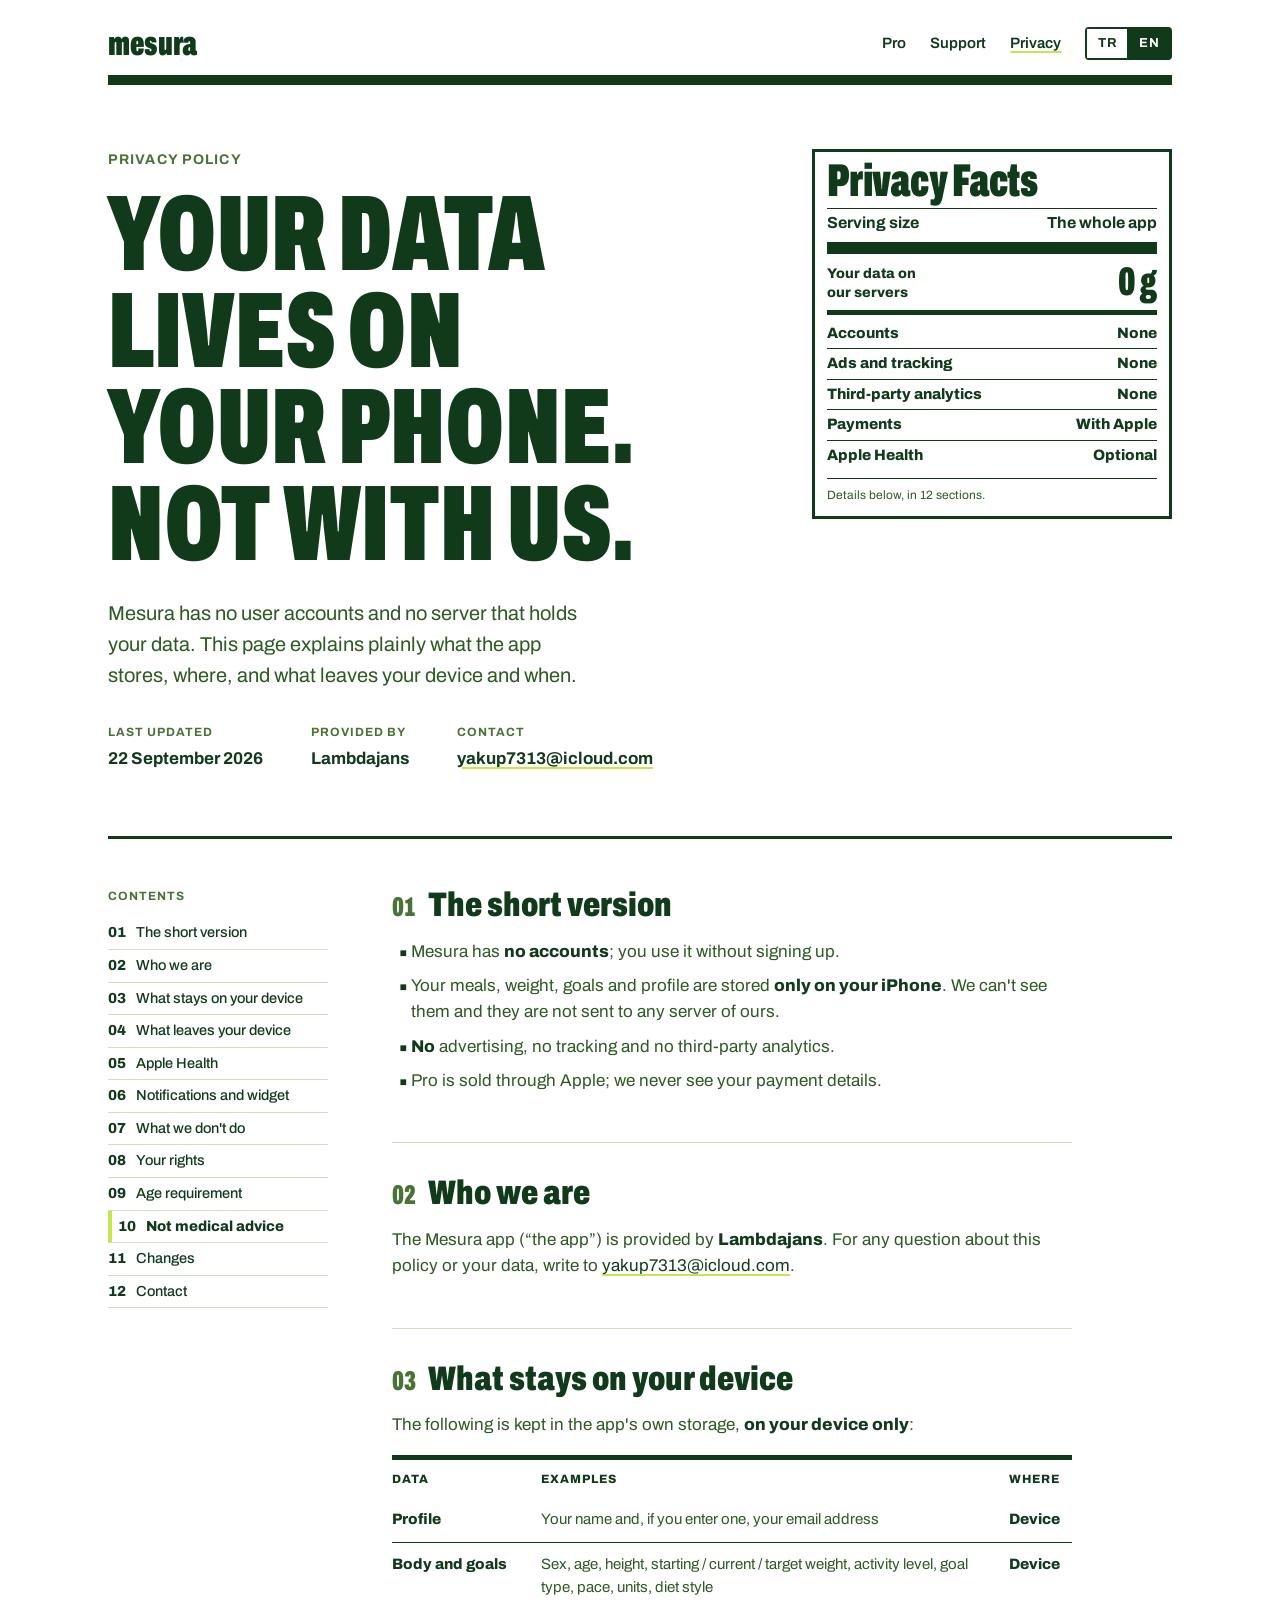
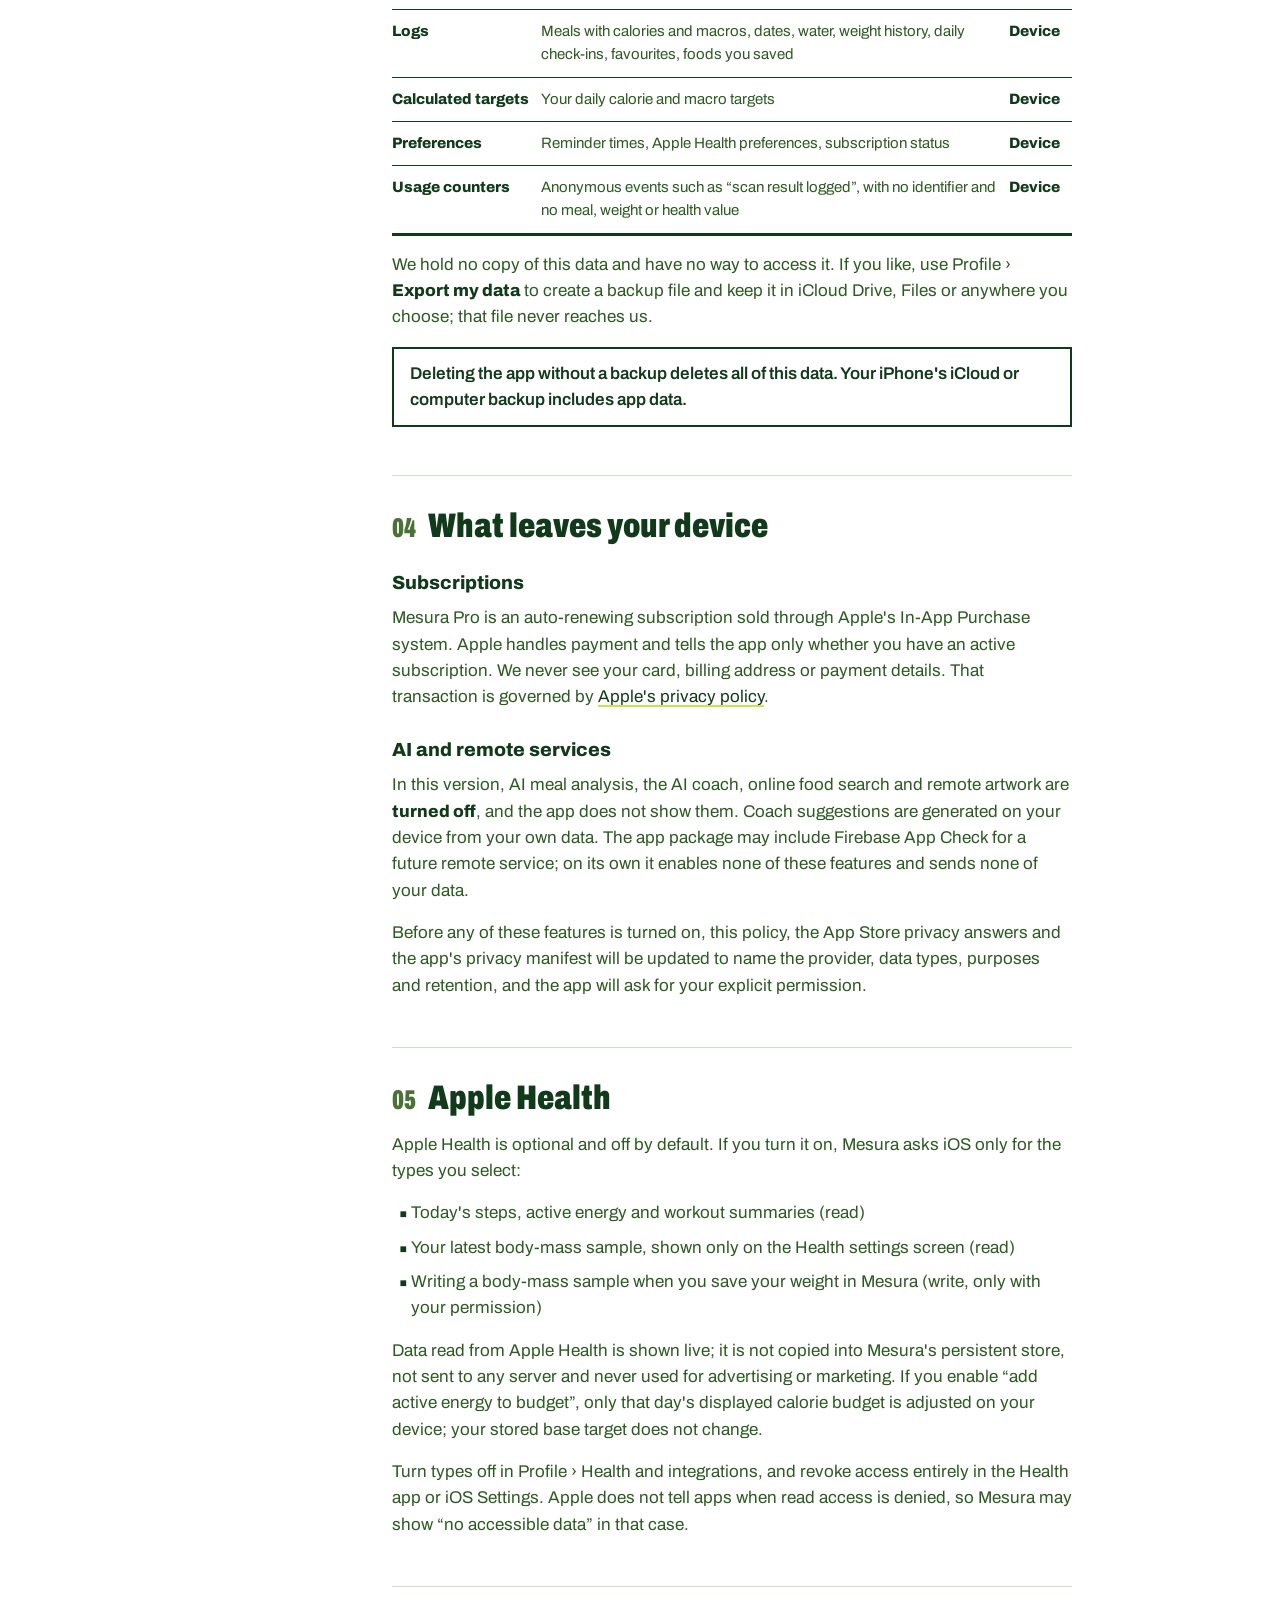
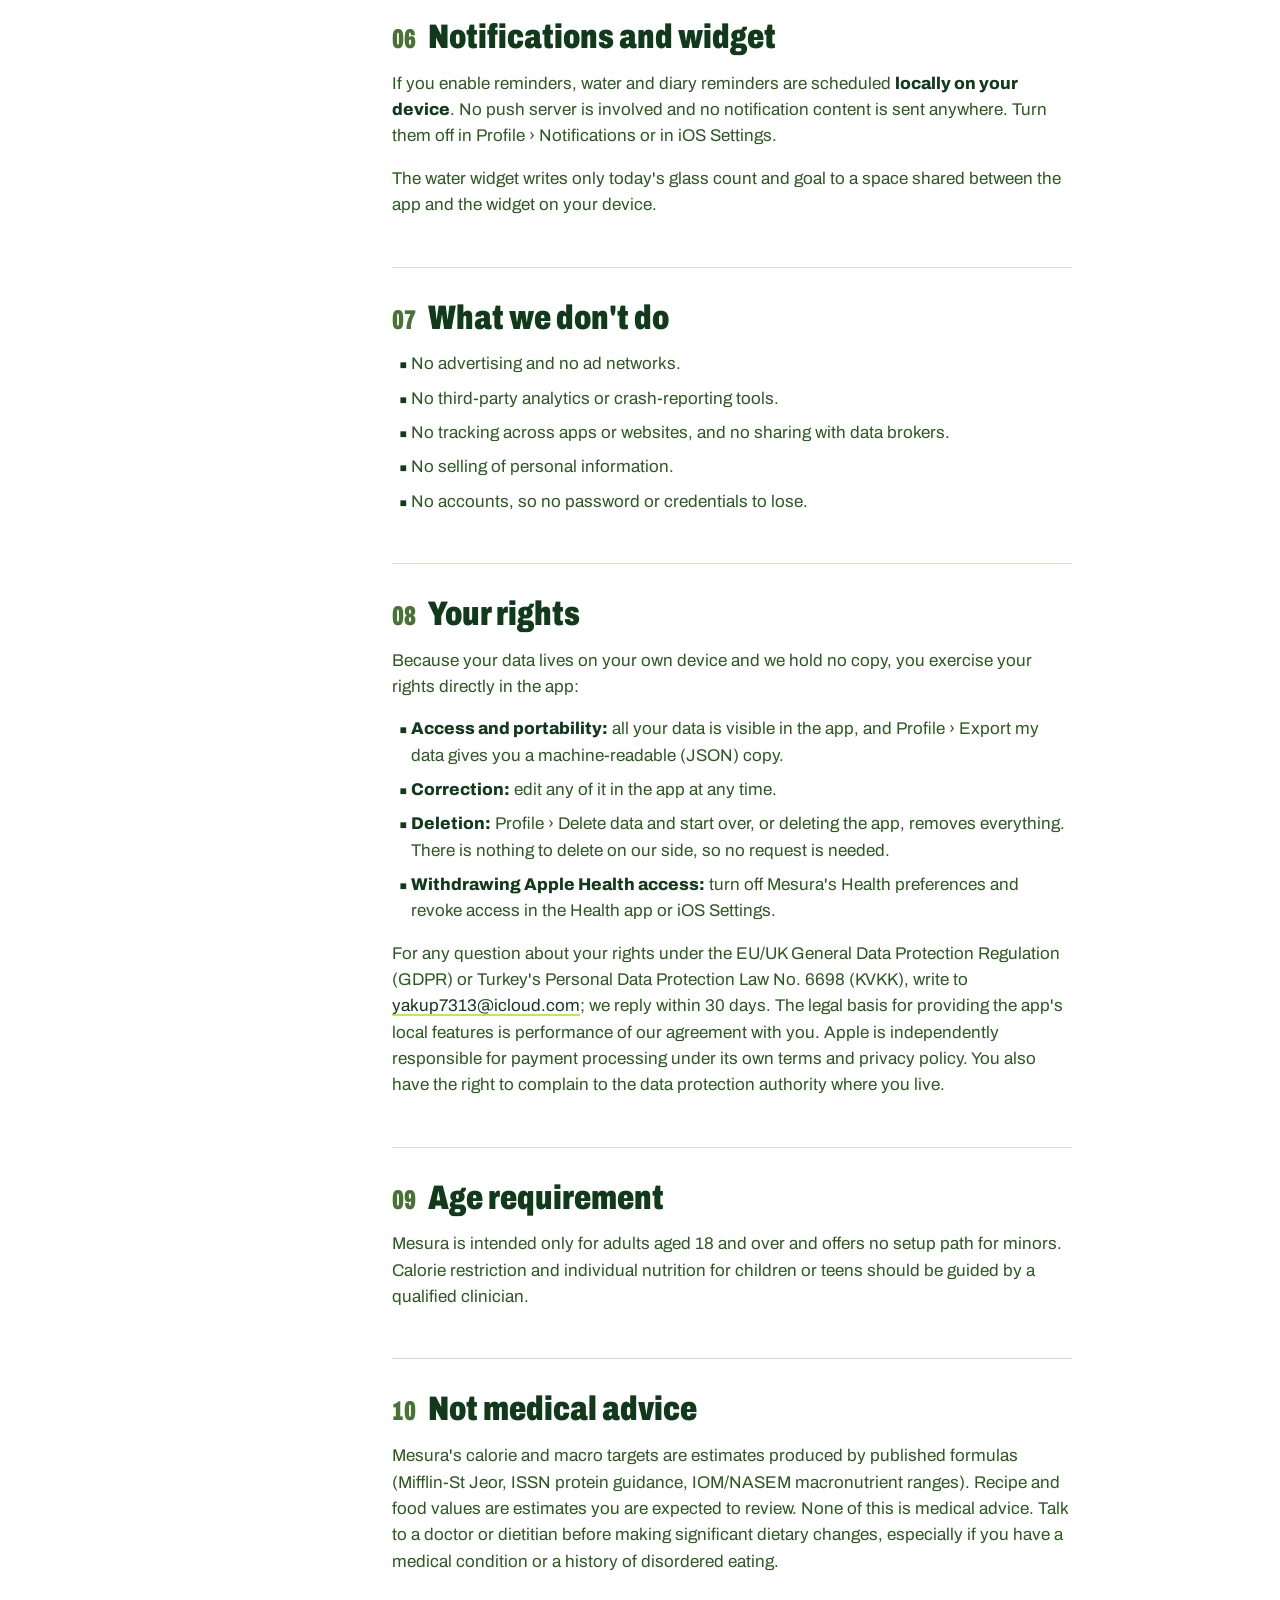
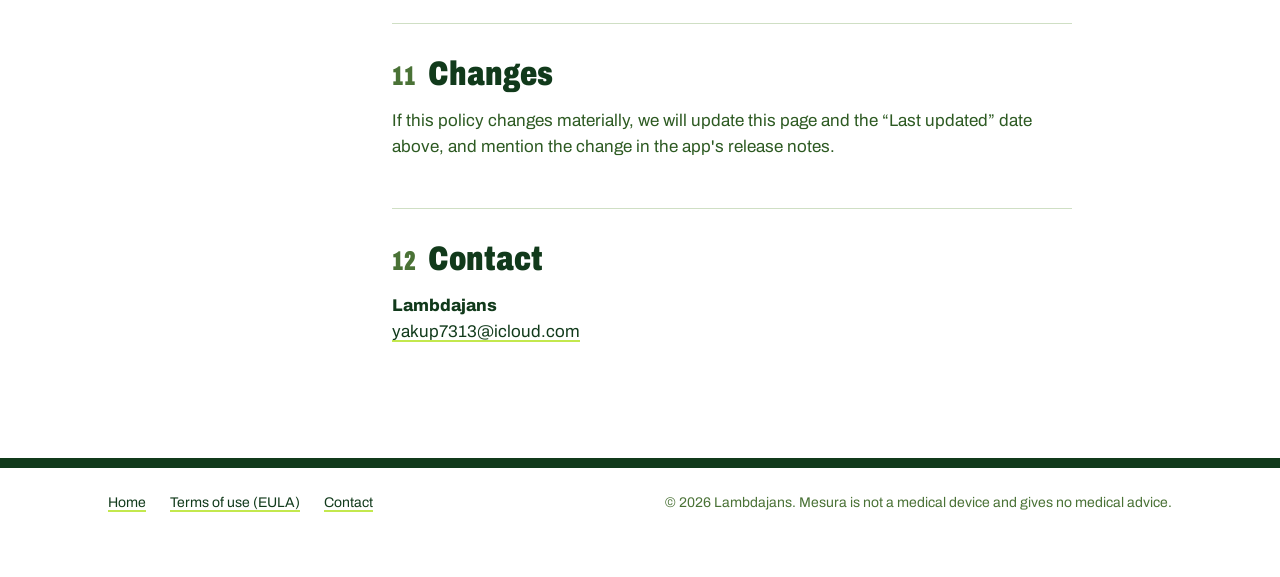
==== commit 0b890127: "Redesign as a nutrition label: white paper, green ink Co-Authored-By: Claude Opus 5 <noreply@anthrop" ====
--- a/privacy.html
+++ b/privacy.html
@@ -7,28 +7,22 @@
 <meta name="title-tr" content="Mesura Gizlilik Politikası">
 <meta name="title-en" content="Mesura Privacy Policy">
 <meta name="description" content="Mesura gizlilik politikası: verilerin iPhone'unda kalır, hesap ve sunucu yok. / Mesura privacy policy: your data stays on your iPhone, no account, no server.">
-<meta name="theme-color" content="#f8f8f3" media="(prefers-color-scheme: light)">
-<meta name="theme-color" content="#111612" media="(prefers-color-scheme: dark)">
+<meta name="theme-color" content="#ffffff">
 <link rel="icon" type="image/png" href="assets/icon.png">
 <link rel="apple-touch-icon" href="assets/icon.png">
 <link rel="preconnect" href="https://fonts.googleapis.com">
 <link rel="preconnect" href="https://fonts.gstatic.com" crossorigin>
-<link rel="stylesheet" href="https://fonts.googleapis.com/css2?family=JetBrains+Mono:wght@500;600&family=Plus+Jakarta+Sans:wght@400;500;600;700;800&display=swap">
+<link rel="stylesheet" href="https://fonts.googleapis.com/css2?family=Archivo:wdth,wght@62..125,400..900&display=swap">
 <link rel="stylesheet" href="assets/site.css">
 </head>
 <body>
-
-<div class="progress-line" aria-hidden="true"></div>
-<div class="gauge-rail" aria-hidden="true">
-  <div class="ticks"></div>
-  <div class="pin"><span data-gauge-value>0 cm</span></div>
-</div>
-
-<header class="bar">
-  <div class="wrap">
-    <a class="mark" href="./" aria-label="Mesura">mesura<i aria-hidden="true"></i></a>
-    <nav class="nav" aria-label="Site">
-      <a class="nav-optional" href="./"><span lang="tr">Ana sayfa</span><span lang="en">Home</span></a>
+<a class="skip" href="#main"><span lang="tr">İçeriğe geç</span><span lang="en">Skip to content</span></a>
+
+<div class="page">
+  <header class="masthead">
+    <a class="wordmark" href="./">mesura</a>
+    <nav aria-label="Site">
+      <a href="./#pro">Pro</a>
       <a href="./#destek"><span lang="tr">Destek</span><span lang="en">Support</span></a>
       <a href="privacy.html" aria-current="page"><span lang="tr">Gizlilik</span><span lang="en">Privacy</span></a>
       <div class="lang" role="group" aria-label="Dil / Language">
@@ -36,27 +30,45 @@
         <button type="button" data-set-lang="en" aria-pressed="false">EN</button>
       </div>
     </nav>
-  </div>
-</header>
-
-<main>
+  </header>
+
+<main id="main">
 
 <!-- ============================ TÜRKÇE ============================ -->
 <article lang="tr">
-  <header class="doc-hero wrap">
-    <p class="label rise">Gizlilik politikası</p>
-    <h1 class="rise d1">Verilerin telefonunda.<br>Bizde değil.</h1>
-    <p class="lede rise d2">Mesura'nın kullanıcı hesabı ve senin verilerini tutan bir sunucusu yok. Bu sayfa, uygulamanın neyi nerede sakladığını ve cihazından neyin, ne zaman çıktığını açıkça anlatır.</p>
-    <dl class="meta rise d3">
-      <div><dt class="label">Son güncelleme</dt><dd>22 Eylül 2026</dd></div>
-      <div><dt class="label">Sorumlu</dt><dd>Lambdajans</dd></div>
-      <div><dt class="label">İletişim</dt><dd><a href="mailto:yakup7313@icloud.com">yakup7313@icloud.com</a></dd></div>
+  <header class="doc-head">
+    <div>
+    <p class="kicker">Gizlilik politikası</p>
+    <h1>Verilerin telefonunda.<br>Bizde değil.</h1>
+    <p class="lede">Mesura'nın kullanıcı hesabı ve senin verilerini tutan bir sunucusu yok. Bu sayfa, uygulamanın neyi nerede sakladığını ve cihazından neyin, ne zaman çıktığını açıkça anlatır.</p>
+    <dl class="meta">
+      <div><dt>Son güncelleme</dt><dd>22 Eylül 2026</dd></div>
+      <div><dt>Sorumlu</dt><dd>Lambdajans</dd></div>
+      <div><dt>İletişim</dt><dd><a href="mailto:yakup7313@icloud.com">yakup7313@icloud.com</a></dd></div>
     </dl>
+    </div>
+    <aside class="label-card" aria-label="Özet">
+      <h2>Gizlilik Değerleri</h2>
+      <div class="serving"><span>Porsiyon</span><span>Tüm uygulama</span></div>
+      <div class="bar-thick" aria-hidden="true"></div>
+      <div class="headline-row"><span>Bizim sunucumuzdaki<br>senin verilerin</span><b class="num">0 g</b></div>
+      <div class="bar-mid" aria-hidden="true"></div>
+      <table>
+        <tbody>
+          <tr><th scope="row"><b>Hesap</b></th><td>Yok</td></tr>
+          <tr><th scope="row"><b>Reklam ve izleme</b></th><td>Yok</td></tr>
+          <tr><th scope="row"><b>Üçüncü taraf analiz</b></th><td>Yok</td></tr>
+          <tr><th scope="row"><b>Ödeme</b></th><td>Apple'da</td></tr>
+          <tr class="last"><th scope="row"><b>Apple Health</b></th><td>İsteğe bağlı</td></tr>
+        </tbody>
+      </table>
+      <p class="foot">Ayrıntılar aşağıda, 12 bölümde.</p>
+    </aside>
   </header>
 
-  <div class="wrap doc">
+  <div class="doc">
     <nav class="toc" aria-label="İçindekiler">
-      <p class="label">İçindekiler</p>
+      <p>İçindekiler</p>
       <ol>
         <li><a href="#tr-kisaca"><span>01</span>Kısaca</a></li>
         <li><a href="#tr-kim"><span>02</span>Biz kimiz</a></li>
@@ -75,7 +87,7 @@
 
     <div class="prose">
       <section id="tr-kisaca">
-        <h2><span class="label">01</span>Kısaca</h2>
+        <h2><span class="n">01</span>Kısaca</h2>
         <ul>
           <li>Mesura'da <strong>hesap yok</strong>; kayıt olmadan kullanırsın.</li>
           <li>Öğünlerin, kilon, hedeflerin ve profil bilgilerin <strong>yalnızca iPhone'unda</strong> saklanır. Bunları göremeyiz ve bizim sunucumuza gönderilmez.</li>
@@ -85,32 +97,32 @@
       </section>
 
       <section id="tr-kim">
-        <h2><span class="label">02</span>Biz kimiz</h2>
+        <h2><span class="n">02</span>Biz kimiz</h2>
         <p>Mesura uygulaması (“uygulama”) <strong>Lambdajans</strong> tarafından sunulur. Bu politika veya verilerin hakkındaki her soru için <a href="mailto:yakup7313@icloud.com">yakup7313@icloud.com</a> adresine yazabilirsin.</p>
       </section>
 
       <section id="tr-cihazda">
-        <h2><span class="label">03</span>Cihazında saklananlar</h2>
+        <h2><span class="n">03</span>Cihazında saklananlar</h2>
         <p>Aşağıdakiler uygulamanın kendi depolama alanında, <strong>yalnızca cihazında</strong> tutulur:</p>
         <div class="table-wrap">
-          <table>
-            <thead><tr><th>Veri</th><th>Örnek</th><th>Nerede</th></tr></thead>
+          <table class="data">
+            <thead><tr><th scope="col">Veri</th><th scope="col">Örnek</th><th scope="col">Nerede</th></tr></thead>
             <tbody>
-              <tr><td><b>Profil</b></td><td>Adın ve girersen e-posta adresin</td><td><span class="pill local">Cihaz</span></td></tr>
-              <tr><td><b>Vücut ve hedef</b></td><td>Cinsiyet, yaş, boy, başlangıç / güncel / hedef kilo, aktivite düzeyi, hedef türü, tempo, birim tercihi, beslenme tarzı</td><td><span class="pill local">Cihaz</span></td></tr>
-              <tr><td><b>Kayıtlar</b></td><td>Öğünler ve kalori-makro değerleri, tarihleri, su, kilo geçmişi, günlük check-in'ler, favoriler, kendi eklediğin besinler</td><td><span class="pill local">Cihaz</span></td></tr>
-              <tr><td><b>Hesaplanan hedefler</b></td><td>Günlük kalori ve makro hedefin</td><td><span class="pill local">Cihaz</span></td></tr>
-              <tr><td><b>Tercihler</b></td><td>Hatırlatıcı saatleri, Apple Health tercihleri, abonelik durumu</td><td><span class="pill local">Cihaz</span></td></tr>
-              <tr><td><b>Kullanım sayaçları</b></td><td>“Tarama sonucu kaydedildi” gibi anonim olay kayıtları; kimlik, öğün, kilo veya sağlık değeri içermez</td><td><span class="pill local">Cihaz</span></td></tr>
+              <tr><th scope="row">Profil</th><td>Adın ve girersen e-posta adresin</td><td class="where">Cihaz</td></tr>
+              <tr><th scope="row">Vücut ve hedef</th><td>Cinsiyet, yaş, boy, başlangıç / güncel / hedef kilo, aktivite düzeyi, hedef türü, tempo, birim tercihi, beslenme tarzı</td><td class="where">Cihaz</td></tr>
+              <tr><th scope="row">Kayıtlar</th><td>Öğünler ve kalori-makro değerleri, tarihleri, su, kilo geçmişi, günlük check-in'ler, favoriler, kendi eklediğin besinler</td><td class="where">Cihaz</td></tr>
+              <tr><th scope="row">Hesaplanan hedefler</th><td>Günlük kalori ve makro hedefin</td><td class="where">Cihaz</td></tr>
+              <tr><th scope="row">Tercihler</th><td>Hatırlatıcı saatleri, Apple Health tercihleri, abonelik durumu</td><td class="where">Cihaz</td></tr>
+              <tr><th scope="row">Kullanım sayaçları</th><td>“Tarama sonucu kaydedildi” gibi anonim olay kayıtları; kimlik, öğün, kilo veya sağlık değeri içermez</td><td class="where">Cihaz</td></tr>
             </tbody>
           </table>
         </div>
         <p>Bu verilerin bir kopyası bizde yoktur ve onlara erişmemizin bir yolu bulunmaz. İstersen Profil › <strong>Verilerimi dışa aktar</strong> ile bir yedek dosyası oluşturup iCloud Drive, Dosyalar veya seçtiğin başka bir yerde saklayabilirsin; bu dosya bize ulaşmaz.</p>
-        <p class="callout">Uygulamayı yedek almadan silersen bu verilerin tamamı da silinir. iPhone'unun iCloud veya bilgisayar yedeği uygulama verisini de kapsar.</p>
+        <p class="note">Uygulamayı yedek almadan silersen bu verilerin tamamı da silinir. iPhone'unun iCloud veya bilgisayar yedeği uygulama verisini de kapsar.</p>
       </section>
 
       <section id="tr-disari">
-        <h2><span class="label">04</span>Cihazından çıkanlar</h2>
+        <h2><span class="n">04</span>Cihazından çıkanlar</h2>
         <h3>Abonelikler</h3>
         <p>Mesura Pro, Apple'ın uygulama içi satın alma sistemiyle satılan otomatik yenilenen bir aboneliktir. Ödemeyi Apple yürütür ve uygulamaya yalnızca etkin bir aboneliğin olup olmadığını bildirir. Kart, fatura adresi veya ödeme bilgilerini hiçbir zaman görmeyiz. Bu işlem <a href="https://www.apple.com/legal/privacy/" rel="noopener">Apple'ın gizlilik politikasına</a> tabidir.</p>
         <h3>Yapay zekâ ve uzak servisler</h3>
@@ -119,7 +131,7 @@
       </section>
 
       <section id="tr-saglik">
-        <h2><span class="label">05</span>Apple Health</h2>
+        <h2><span class="n">05</span>Apple Health</h2>
         <p>Apple Health bağlantısı isteğe bağlıdır ve varsayılan olarak kapalıdır. Açarsan Mesura yalnızca seçtiğin türler için iOS'tan izin ister:</p>
         <ul>
           <li>Bugünün adımları, aktif enerjisi ve antrenman özetleri (okuma)</li>
@@ -131,13 +143,13 @@
       </section>
 
       <section id="tr-bildirim">
-        <h2><span class="label">06</span>Bildirimler ve widget</h2>
+        <h2><span class="n">06</span>Bildirimler ve widget</h2>
         <p>Hatırlatıcıları açarsan su ve günlük hatırlatmaları <strong>cihazında yerel olarak</strong> planlanır. Bildirim sunucusu kullanılmaz ve bildirim içeriği hiçbir yere gönderilmez. Profil › Bildirimler'den veya iOS Ayarları'ndan kapatabilirsin.</p>
         <p>Su widget'ı, günün su sayısını göstermek için yalnızca bu sayıyı ve hedefini cihazındaki uygulama ile widget arasında paylaşılan alana yazar.</p>
       </section>
 
       <section id="tr-yapmadiklarimiz">
-        <h2><span class="label">07</span>Yapmadıklarımız</h2>
+        <h2><span class="n">07</span>Yapmadıklarımız</h2>
         <ul>
           <li>Reklam göstermeyiz, reklam ağı kullanmayız.</li>
           <li>Üçüncü taraf analiz veya çökme raporlama aracı kullanmayız.</li>
@@ -148,7 +160,7 @@
       </section>
 
       <section id="tr-haklar">
-        <h2><span class="label">08</span>Hakların ve KVKK</h2>
+        <h2><span class="n">08</span>Hakların ve KVKK</h2>
         <p>Verilerin kendi cihazında durduğu ve bizde bir kopyası olmadığı için haklarını doğrudan uygulamadan kullanırsın:</p>
         <ul>
           <li><strong>Erişim ve taşınabilirlik:</strong> tüm verilerin uygulamada görünür; Profil › Verilerimi dışa aktar ile makinece okunabilir (JSON) bir kopya alabilirsin.</li>
@@ -160,22 +172,22 @@
       </section>
 
       <section id="tr-yas">
-        <h2><span class="label">09</span>Yaş sınırı</h2>
+        <h2><span class="n">09</span>Yaş sınırı</h2>
         <p>Mesura yalnızca 18 yaş ve üzeri yetişkinler içindir ve reşit olmayanlar için bir kurulum yolu sunmaz. Çocuk ve gençlerde kalori kısıtlaması ve bireysel beslenme bir uzman hekim eşliğinde yapılmalıdır.</p>
       </section>
 
       <section id="tr-tibbi">
-        <h2><span class="label">10</span>Tıbbi tavsiye değildir</h2>
+        <h2><span class="n">10</span>Tıbbi tavsiye değildir</h2>
         <p>Mesura'nın kalori ve makro hedefleri yayımlanmış formüllerle (Mifflin-St Jeor, ISSN protein önerileri, IOM/NASEM makro aralıkları) üretilen tahminlerdir. Tarif ve besin değerleri de tahmindir ve kontrol etmen beklenir. Bunların hiçbiri tıbbi tavsiye değildir. Beslenmende önemli bir değişiklik yapmadan önce, özellikle bir sağlık sorunun veya yeme bozukluğu geçmişin varsa, bir hekim veya diyetisyene danış.</p>
       </section>
 
       <section id="tr-degisiklik">
-        <h2><span class="label">11</span>Değişiklikler</h2>
+        <h2><span class="n">11</span>Değişiklikler</h2>
         <p>Bu politika önemli ölçüde değişirse bu sayfayı ve yukarıdaki “Son güncelleme” tarihini günceller, değişikliği uygulamanın sürüm notlarında belirtiriz.</p>
       </section>
 
       <section id="tr-iletisim">
-        <h2><span class="label">12</span>İletişim</h2>
+        <h2><span class="n">12</span>İletişim</h2>
         <p><strong>Lambdajans</strong><br><a href="mailto:yakup7313@icloud.com">yakup7313@icloud.com</a></p>
       </section>
     </div>
@@ -184,20 +196,39 @@
 
 <!-- ============================ ENGLISH ============================ -->
 <article lang="en">
-  <header class="doc-hero wrap">
-    <p class="label rise">Privacy policy</p>
-    <h1 class="rise d1">Your data lives on your phone.<br>Not with us.</h1>
-    <p class="lede rise d2">Mesura has no user accounts and no server that holds your data. This page explains plainly what the app stores, where, and what leaves your device and when.</p>
-    <dl class="meta rise d3">
-      <div><dt class="label">Last updated</dt><dd>22 September 2026</dd></div>
-      <div><dt class="label">Provided by</dt><dd>Lambdajans</dd></div>
-      <div><dt class="label">Contact</dt><dd><a href="mailto:yakup7313@icloud.com">yakup7313@icloud.com</a></dd></div>
+  <header class="doc-head">
+    <div>
+    <p class="kicker">Privacy policy</p>
+    <h1>Your data lives on your phone.<br>Not with us.</h1>
+    <p class="lede">Mesura has no user accounts and no server that holds your data. This page explains plainly what the app stores, where, and what leaves your device and when.</p>
+    <dl class="meta">
+      <div><dt>Last updated</dt><dd>22 September 2026</dd></div>
+      <div><dt>Provided by</dt><dd>Lambdajans</dd></div>
+      <div><dt>Contact</dt><dd><a href="mailto:yakup7313@icloud.com">yakup7313@icloud.com</a></dd></div>
     </dl>
+    </div>
+    <aside class="label-card" aria-label="Summary">
+      <h2>Privacy Facts</h2>
+      <div class="serving"><span>Serving size</span><span>The whole app</span></div>
+      <div class="bar-thick" aria-hidden="true"></div>
+      <div class="headline-row"><span>Your data on<br>our servers</span><b class="num">0 g</b></div>
+      <div class="bar-mid" aria-hidden="true"></div>
+      <table>
+        <tbody>
+          <tr><th scope="row"><b>Accounts</b></th><td>None</td></tr>
+          <tr><th scope="row"><b>Ads and tracking</b></th><td>None</td></tr>
+          <tr><th scope="row"><b>Third-party analytics</b></th><td>None</td></tr>
+          <tr><th scope="row"><b>Payments</b></th><td>With Apple</td></tr>
+          <tr class="last"><th scope="row"><b>Apple Health</b></th><td>Optional</td></tr>
+        </tbody>
+      </table>
+      <p class="foot">Details below, in 12 sections.</p>
+    </aside>
   </header>
 
-  <div class="wrap doc">
+  <div class="doc">
     <nav class="toc" aria-label="Contents">
-      <p class="label">Contents</p>
+      <p>Contents</p>
       <ol>
         <li><a href="#en-short"><span>01</span>The short version</a></li>
         <li><a href="#en-who"><span>02</span>Who we are</a></li>
@@ -216,7 +247,7 @@
 
     <div class="prose">
       <section id="en-short">
-        <h2><span class="label">01</span>The short version</h2>
+        <h2><span class="n">01</span>The short version</h2>
         <ul>
           <li>Mesura has <strong>no accounts</strong>; you use it without signing up.</li>
           <li>Your meals, weight, goals and profile are stored <strong>only on your iPhone</strong>. We can't see them and they are not sent to any server of ours.</li>
@@ -226,32 +257,32 @@
       </section>
 
       <section id="en-who">
-        <h2><span class="label">02</span>Who we are</h2>
+        <h2><span class="n">02</span>Who we are</h2>
         <p>The Mesura app (“the app”) is provided by <strong>Lambdajans</strong>. For any question about this policy or your data, write to <a href="mailto:yakup7313@icloud.com">yakup7313@icloud.com</a>.</p>
       </section>
 
       <section id="en-device">
-        <h2><span class="label">03</span>What stays on your device</h2>
+        <h2><span class="n">03</span>What stays on your device</h2>
         <p>The following is kept in the app's own storage, <strong>on your device only</strong>:</p>
         <div class="table-wrap">
-          <table>
-            <thead><tr><th>Data</th><th>Examples</th><th>Where</th></tr></thead>
+          <table class="data">
+            <thead><tr><th scope="col">Data</th><th scope="col">Examples</th><th scope="col">Where</th></tr></thead>
             <tbody>
-              <tr><td><b>Profile</b></td><td>Your name and, if you enter one, your email address</td><td><span class="pill local">Device</span></td></tr>
-              <tr><td><b>Body and goals</b></td><td>Sex, age, height, starting / current / target weight, activity level, goal type, pace, units, diet style</td><td><span class="pill local">Device</span></td></tr>
-              <tr><td><b>Logs</b></td><td>Meals with calories and macros, dates, water, weight history, daily check-ins, favourites, foods you saved</td><td><span class="pill local">Device</span></td></tr>
-              <tr><td><b>Calculated targets</b></td><td>Your daily calorie and macro targets</td><td><span class="pill local">Device</span></td></tr>
-              <tr><td><b>Preferences</b></td><td>Reminder times, Apple Health preferences, subscription status</td><td><span class="pill local">Device</span></td></tr>
-              <tr><td><b>Usage counters</b></td><td>Anonymous events such as “scan result logged”, with no identifier and no meal, weight or health value</td><td><span class="pill local">Device</span></td></tr>
+              <tr><th scope="row">Profile</th><td>Your name and, if you enter one, your email address</td><td class="where">Device</td></tr>
+              <tr><th scope="row">Body and goals</th><td>Sex, age, height, starting / current / target weight, activity level, goal type, pace, units, diet style</td><td class="where">Device</td></tr>
+              <tr><th scope="row">Logs</th><td>Meals with calories and macros, dates, water, weight history, daily check-ins, favourites, foods you saved</td><td class="where">Device</td></tr>
+              <tr><th scope="row">Calculated targets</th><td>Your daily calorie and macro targets</td><td class="where">Device</td></tr>
+              <tr><th scope="row">Preferences</th><td>Reminder times, Apple Health preferences, subscription status</td><td class="where">Device</td></tr>
+              <tr><th scope="row">Usage counters</th><td>Anonymous events such as “scan result logged”, with no identifier and no meal, weight or health value</td><td class="where">Device</td></tr>
             </tbody>
           </table>
         </div>
         <p>We hold no copy of this data and have no way to access it. If you like, use Profile › <strong>Export my data</strong> to create a backup file and keep it in iCloud Drive, Files or anywhere you choose; that file never reaches us.</p>
-        <p class="callout">Deleting the app without a backup deletes all of this data. Your iPhone's iCloud or computer backup includes app data.</p>
+        <p class="note">Deleting the app without a backup deletes all of this data. Your iPhone's iCloud or computer backup includes app data.</p>
       </section>
 
       <section id="en-leaves">
-        <h2><span class="label">04</span>What leaves your device</h2>
+        <h2><span class="n">04</span>What leaves your device</h2>
         <h3>Subscriptions</h3>
         <p>Mesura Pro is an auto-renewing subscription sold through Apple's In-App Purchase system. Apple handles payment and tells the app only whether you have an active subscription. We never see your card, billing address or payment details. That transaction is governed by <a href="https://www.apple.com/legal/privacy/" rel="noopener">Apple's privacy policy</a>.</p>
         <h3>AI and remote services</h3>
@@ -260,7 +291,7 @@
       </section>
 
       <section id="en-health">
-        <h2><span class="label">05</span>Apple Health</h2>
+        <h2><span class="n">05</span>Apple Health</h2>
         <p>Apple Health is optional and off by default. If you turn it on, Mesura asks iOS only for the types you select:</p>
         <ul>
           <li>Today's steps, active energy and workout summaries (read)</li>
@@ -272,13 +303,13 @@
       </section>
 
       <section id="en-notifications">
-        <h2><span class="label">06</span>Notifications and widget</h2>
+        <h2><span class="n">06</span>Notifications and widget</h2>
         <p>If you enable reminders, water and diary reminders are scheduled <strong>locally on your device</strong>. No push server is involved and no notification content is sent anywhere. Turn them off in Profile › Notifications or in iOS Settings.</p>
         <p>The water widget writes only today's glass count and goal to a space shared between the app and the widget on your device.</p>
       </section>
 
       <section id="en-dont">
-        <h2><span class="label">07</span>What we don't do</h2>
+        <h2><span class="n">07</span>What we don't do</h2>
         <ul>
           <li>No advertising and no ad networks.</li>
           <li>No third-party analytics or crash-reporting tools.</li>
@@ -289,7 +320,7 @@
       </section>
 
       <section id="en-rights">
-        <h2><span class="label">08</span>Your rights</h2>
+        <h2><span class="n">08</span>Your rights</h2>
         <p>Because your data lives on your own device and we hold no copy, you exercise your rights directly in the app:</p>
         <ul>
           <li><strong>Access and portability:</strong> all your data is visible in the app, and Profile › Export my data gives you a machine-readable (JSON) copy.</li>
@@ -301,22 +332,22 @@
       </section>
 
       <section id="en-age">
-        <h2><span class="label">09</span>Age requirement</h2>
+        <h2><span class="n">09</span>Age requirement</h2>
         <p>Mesura is intended only for adults aged 18 and over and offers no setup path for minors. Calorie restriction and individual nutrition for children or teens should be guided by a qualified clinician.</p>
       </section>
 
       <section id="en-medical">
-        <h2><span class="label">10</span>Not medical advice</h2>
+        <h2><span class="n">10</span>Not medical advice</h2>
         <p>Mesura's calorie and macro targets are estimates produced by published formulas (Mifflin-St Jeor, ISSN protein guidance, IOM/NASEM macronutrient ranges). Recipe and food values are estimates you are expected to review. None of this is medical advice. Talk to a doctor or dietitian before making significant dietary changes, especially if you have a medical condition or a history of disordered eating.</p>
       </section>
 
       <section id="en-changes">
-        <h2><span class="label">11</span>Changes</h2>
+        <h2><span class="n">11</span>Changes</h2>
         <p>If this policy changes materially, we will update this page and the “Last updated” date above, and mention the change in the app's release notes.</p>
       </section>
 
       <section id="en-contact">
-        <h2><span class="label">12</span>Contact</h2>
+        <h2><span class="n">12</span>Contact</h2>
         <p><strong>Lambdajans</strong><br><a href="mailto:yakup7313@icloud.com">yakup7313@icloud.com</a></p>
       </section>
     </div>
@@ -325,15 +356,16 @@
 
 </main>
 
-<footer class="foot">
-  <div class="wrap">
-    <a class="mark" href="./" aria-label="Mesura">mesura<i aria-hidden="true"></i></a>
+</div>
+
+<footer class="colophon">
+  <div class="page">
     <nav aria-label="Yasal / Legal">
       <a href="./"><span lang="tr">Ana sayfa</span><span lang="en">Home</span></a>
       <a href="https://www.apple.com/legal/internet-services/itunes/dev/stdeula/" rel="noopener"><span lang="tr">Kullanım koşulları (EULA)</span><span lang="en">Terms of use (EULA)</span></a>
-      <a href="./#destek"><span lang="tr">Destek</span><span lang="en">Support</span></a>
+      <a href="mailto:yakup7313@icloud.com?subject=Mesura"><span lang="tr">İletişim</span><span lang="en">Contact</span></a>
     </nav>
-    <small>© <span data-year>2026</span> Lambdajans. <span lang="tr">Mesura tıbbi bir cihaz değildir.</span><span lang="en">Mesura is not a medical device.</span></small>
+    <p class="legal">© 2026 Lambdajans. <span lang="tr">Mesura tıbbi bir cihaz değildir ve tıbbi tavsiye vermez.</span><span lang="en">Mesura is not a medical device and gives no medical advice.</span></p>
   </div>
 </footer>
 
--- a/assets/site.css
+++ b/assets/site.css
@@ -1,497 +1,353 @@
-/* Mesura — public site. Tokens mirror Mesura/DesignSystem/Theme.swift. */
+/*
+  Mesura — public site.
+
+  Visual thesis: the site is set like the nutrition label on a food packet.
+  Heavy rules, condensed black type, a "% daily value" column. Mesura is a
+  calorie diary, so it wears its own label: serving size one day, data sent
+  to servers 0 g.
+
+  One deliberate light theme (white paper, green ink). Every colour below
+  passes WCAG AA on the surface it is used on:
+    ink   #113A1B  12.8:1 on white · 9.1:1 on lime
+    ink-2 #2D5A22   8.1:1 on white
+    muted #4A7236   5.6:1 on white · 5.1:1 on tint
+  Brand lime is a fill only, never text.
+*/
 
 :root {
-  --ground: #f8f8f3;        /* splashCanvas */
-  --surface: #fcfdfb;       /* cardSurface */
-  --sunk: #eef4e6;          /* greenTileBg */
-  --ink: #141a16;           /* ink */
-  --ink-soft: #3a443d;
-  --muted: #657068;         /* grayText */
-  --hair: #e1e7df;          /* cardBorder */
-  --tick: #b9c1b6;
-  --lime: #c3e84e;          /* lime */
-  --lime-ink: #1f2915;      /* limeInk */
-  --accent: #5f9310;        /* greenAccent */
-  --focus: #5f9310;
-  --vault: #141a16;
-  --vault-edge: transparent;
-  --shadow: 0 1px 0 rgba(20, 26, 22, .04), 0 18px 40px -24px rgba(20, 26, 22, .28);
-
-  --display: "Plus Jakarta Sans", ui-rounded, -apple-system, "Segoe UI", system-ui, sans-serif;
-  --body: "Plus Jakarta Sans", -apple-system, "Segoe UI", system-ui, sans-serif;
-  --mono: "JetBrains Mono", ui-monospace, "SF Mono", Menlo, monospace;
-
-  --gutter: clamp(16px, 4vw, 40px);
-  --measure: 66ch;
-  --radius: 22px;
+  --paper: #ffffff;
+  --tint: #f1f7e8;
+  --ink: #113a1b;
+  --ink-2: #2d5a22;
+  --muted: #4a7236;
+  --hair: #cfdfc4;
+  --lime: #c3e84e;
+
+  --font: "Archivo", "Helvetica Neue", Helvetica, Arial, sans-serif;
+
+  /* 4px spacing scale */
+  --s1: 4px; --s2: 8px; --s3: 12px; --s4: 16px; --s5: 24px;
+  --s6: 32px; --s7: 48px; --s8: 64px; --s9: 96px; --s10: 128px;
+
+  --gutter: clamp(16px, 4vw, 48px);
+  --page: 1160px;
+
+  --ease-out: cubic-bezier(.2, .7, .2, 1);
+  --fast: 150ms;
+
   color-scheme: light;
 }
 
-@media (prefers-color-scheme: dark) {
-  :root:not([data-theme="light"]) {
-    --ground: #111612;
-    --surface: #182019;
-    --sunk: #1d2a17;
-    --ink: #eef1e8;
-    --ink-soft: #c9cfc3;
-    --muted: #a7ad9f;        /* darkCardMuted */
-    --hair: #28322a;
-    --tick: #4a5649;
-    --accent: #b4dc3f;
-    --focus: #c3e84e;
-    --vault: #19221b;
-    --vault-edge: #2c382e;
-    --shadow: 0 1px 0 rgba(0, 0, 0, .3), 0 18px 40px -24px rgba(0, 0, 0, .7);
-    color-scheme: dark;
-  }
-}
-
-:root[data-theme="dark"] {
-  --ground: #111612;
-  --surface: #182019;
-  --sunk: #1d2a17;
-  --ink: #eef1e8;
-  --ink-soft: #c9cfc3;
-  --muted: #a7ad9f;
-  --hair: #28322a;
-  --tick: #4a5649;
-  --accent: #b4dc3f;
-  --focus: #c3e84e;
-  --vault: #19221b;
-  --vault-edge: #2c382e;
-  --shadow: 0 1px 0 rgba(0, 0, 0, .3), 0 18px 40px -24px rgba(0, 0, 0, .7);
-  color-scheme: dark;
-}
-
 *, *::before, *::after { box-sizing: border-box; }
 
-html { -webkit-text-size-adjust: 100%; scroll-behavior: smooth; }
-@media (prefers-reduced-motion: reduce) { html { scroll-behavior: auto; } }
+html { -webkit-text-size-adjust: 100%; background: var(--paper); }
 
 body {
   margin: 0;
-  background: var(--ground);
+  background: var(--paper);
   color: var(--ink);
-  font: 400 17px/1.6 var(--body);
+  font: 400 17px/1.55 var(--font);
+  font-variation-settings: "wdth" 100;
   -webkit-font-smoothing: antialiased;
   text-rendering: optimizeLegibility;
 }
 
+::selection { background: var(--lime); color: var(--ink); }
+
 img { max-width: 100%; display: block; }
-a { color: inherit; text-decoration-color: color-mix(in srgb, var(--accent) 60%, transparent); text-underline-offset: .18em; text-decoration-thickness: 1.5px; }
-a:hover { text-decoration-color: var(--accent); }
-:focus-visible { outline: 2.5px solid var(--focus); outline-offset: 3px; border-radius: 6px; }
-
-h1, h2, h3 { font-family: var(--display); text-wrap: balance; margin: 0; letter-spacing: -.02em; }
 p { margin: 0; text-wrap: pretty; }
-
-.wrap { width: 100%; max-width: 1180px; margin-inline: auto; padding-inline: var(--gutter); }
-
-.label {
-  font: 500 12px/1.2 var(--mono);
-  letter-spacing: .12em;
-  text-transform: uppercase;
-  color: var(--muted);
-}
-
-/* Language: both copies live in the page; the root's lang decides. */
+h1, h2, h3 { margin: 0; text-wrap: balance; font-weight: 900; }
+
+a { color: var(--ink); text-decoration-line: underline; text-decoration-thickness: 2px; text-underline-offset: .2em; text-decoration-color: var(--lime); transition: text-decoration-color var(--fast) var(--ease-out), background-color var(--fast) var(--ease-out); }
+a:hover { text-decoration-color: var(--ink); }
+a:active { background: var(--lime); }
+:focus-visible { outline: 3px solid var(--ink); outline-offset: 3px; }
+
+.skip {
+  position: absolute;
+  left: var(--s4);
+  top: -80px;
+  z-index: 10;
+  background: var(--ink);
+  color: var(--paper);
+  padding: var(--s3) var(--s4);
+  font-weight: 700;
+  text-decoration: none;
+}
+.skip:focus { top: var(--s4); }
+
+.page { max-width: var(--page); margin-inline: auto; padding-inline: var(--gutter); }
+
+.num { font-variant-numeric: tabular-nums lining-nums; }
+
+/* Language: both copies are in the page; the root's lang decides. */
 html[lang="tr"] [lang="en"]:not(html),
 html[lang="en"] [lang="tr"]:not(html) { display: none !important; }
 
-/* ---------- Top bar ---------- */
-
-.bar {
-  position: sticky;
-  top: env(safe-area-inset-top, 0px);
-  z-index: 20;
-  background: color-mix(in srgb, var(--ground) 86%, transparent);
-  backdrop-filter: saturate(1.4) blur(14px);
-  -webkit-backdrop-filter: saturate(1.4) blur(14px);
-  border-bottom: 1px solid transparent;
-  transition: border-color .3s;
-}
-.bar.is-stuck { border-bottom-color: var(--hair); }
-.bar .wrap { display: flex; align-items: center; gap: 16px; min-height: 64px; }
-
-.mark {
-  font: 800 22px/1 var(--display);
-  letter-spacing: -.045em;
+/* ---------- Header: a label's top strip, not a sticky nav ---------- */
+
+.masthead {
+  display: flex;
+  flex-wrap: wrap;
+  align-items: center;
+  gap: var(--s3) var(--s5);
+  padding-block: var(--s5) var(--s3);
+  border-bottom: 10px solid var(--ink);
+}
+.wordmark {
+  font-weight: 900;
+  font-variation-settings: "wdth" 62;
+  font-size: 34px;
+  line-height: 1;
+  letter-spacing: -.01em;
   text-decoration: none;
-  display: inline-flex;
-  align-items: baseline;
-  gap: 2px;
-}
-.mark i { width: 7px; height: 7px; border-radius: 50%; background: var(--lime); display: inline-block; box-shadow: 0 0 0 1.5px var(--ink); transform: translateY(-1px); }
-
-.nav { display: flex; gap: 4px; margin-left: auto; align-items: center; flex-wrap: wrap; }
-.nav a {
-  font: 600 14px/1 var(--body);
-  text-decoration: none;
-  color: var(--ink-soft);
-  padding: 10px 12px;
-  border-radius: 999px;
-}
-.nav a:hover, .nav a[aria-current="page"] { color: var(--ink); background: var(--sunk); }
-
-.lang {
-  display: inline-flex;
-  border: 1px solid var(--hair);
-  border-radius: 999px;
-  padding: 3px;
-  background: var(--surface);
-}
+  text-transform: lowercase;
+}
+.masthead nav { margin-left: auto; display: flex; flex-wrap: wrap; align-items: center; gap: var(--s1) var(--s5); }
+.masthead nav a { font-weight: 600; font-size: 15px; text-decoration-color: transparent; padding-block: var(--s2); }
+.masthead nav a:hover, .masthead nav a[aria-current="page"] { text-decoration-color: var(--lime); }
+
+.lang { display: inline-flex; border: 2px solid var(--ink); border-radius: 4px; }
 .lang button {
-  font: 600 12px/1 var(--mono);
-  letter-spacing: .08em;
+  font: 700 13px/1 var(--font);
+  letter-spacing: .06em;
+  color: var(--ink);
+  background: var(--paper);
   border: 0;
-  background: transparent;
-  color: var(--muted);
-  padding: 7px 10px;
-  border-radius: 999px;
+  padding: 8px 10px;
+  min-width: 40px;
   cursor: pointer;
 }
-.lang button[aria-pressed="true"] { background: var(--ink); color: var(--ground); }
-
-@media (max-width: 640px) {
-  .nav a.nav-optional { display: none; }
-}
-
-/* ---------- The ruler (signature element) ---------- */
-
-.ruler {
-  --unit: 12px;
-  position: relative;
-  height: 76px;
-  border-block: 1px solid var(--hair);
-  background: var(--surface);
-  overflow: hidden;
-}
-.ruler-track {
-  position: absolute;
-  inset: 0 auto 0 0;
-  width: 400%;
-  background:
-    repeating-linear-gradient(90deg, var(--ink) 0 1.5px, transparent 1.5px calc(var(--unit) * 10)) 0 0 / 100% 30px no-repeat,
-    repeating-linear-gradient(90deg, var(--tick) 0 1px, transparent 1px calc(var(--unit) * 5)) 0 0 / 100% 20px no-repeat,
-    repeating-linear-gradient(90deg, var(--tick) 0 1px, transparent 1px var(--unit)) 0 0 / 100% 11px no-repeat;
-  transform: translate3d(var(--shift, 0px), 0, 0);
-  will-change: transform;
-}
-.ruler-nums {
-  position: absolute;
-  top: 36px;
-  left: 0;
+.lang button + button { border-left: 2px solid var(--ink); }
+.lang button[aria-pressed="true"] { background: var(--ink); color: var(--paper); }
+.lang button:not([aria-pressed="true"]):hover { background: var(--tint); }
+
+/* ---------- Home: hero ---------- */
+
+.hero {
+  display: grid;
+  grid-template-columns: minmax(0, 1.2fr) minmax(300px, 400px);
+  gap: var(--s8);
+  padding-block: var(--s8) var(--s9);
+  align-items: start;
+}
+@media (max-width: 880px) { .hero { grid-template-columns: minmax(0, 1fr); gap: var(--s7); padding-block: var(--s6) var(--s8); } }
+
+.kicker { font-weight: 700; font-size: 14px; letter-spacing: .08em; text-transform: uppercase; color: var(--muted); }
+
+.hero h1 {
+  margin-top: var(--s4);
+  font-variation-settings: "wdth" 62;
+  font-size: clamp(56px, 10.5vw, 136px);
+  line-height: .88;
+  letter-spacing: -.01em;
+  text-transform: uppercase;
+}
+.hero h1 mark { background: var(--lime); color: var(--ink); padding: 0 .06em; box-decoration-break: clone; -webkit-box-decoration-break: clone; }
+
+.hero .lede { margin-top: var(--s5); font-size: clamp(19px, 1.8vw, 22px); line-height: 1.45; color: var(--ink-2); max-width: 34ch; }
+
+.store {
+  margin-top: var(--s6);
   display: flex;
-  font: 500 11px/1 var(--mono);
-  color: var(--muted);
-  white-space: nowrap;
-}
-.ruler-nums span { width: calc(var(--unit) * 10); transform: translateX(-50%); text-align: center; }
-.ruler-needle {
-  position: absolute;
-  top: 0;
-  bottom: 0;
-  left: 50%;
-  width: 3px;
-  margin-left: -1.5px;
-  background: var(--ink);
-  border-radius: 0 0 3px 3px;
-}
-.ruler-needle::after {
-  content: "";
-  position: absolute;
-  top: -1px;
-  left: 50%;
-  width: 14px;
-  height: 14px;
-  margin-left: -7px;
-  background: var(--lime);
-  border: 2px solid var(--ink);
-  border-radius: 50%;
-  top: auto;
-  bottom: 8px;
-}
-
-/* ---------- Home: hero ---------- */
-
-.hero { padding-block: clamp(40px, 8vw, 96px) clamp(28px, 5vw, 56px); }
-.hero-grid { display: grid; grid-template-columns: minmax(0, 1.55fr) minmax(0, 1fr); gap: clamp(28px, 5vw, 72px); align-items: end; }
-@media (max-width: 860px) { .hero-grid { grid-template-columns: 1fr; } }
-
-.hero h1 {
-  font-weight: 800;
-  font-size: clamp(44px, 7.4vw, 96px);
-  line-height: .95;
-  letter-spacing: -.055em;
-}
-.hero h1 em {
-  font-style: normal;
-  background: var(--lime);
-  color: var(--lime-ink);
-  padding: 0 .1em .04em;
-  border-radius: .14em;
-  -webkit-box-decoration-break: clone;
-  box-decoration-break: clone;
-}
-
-.hero .lede { margin-top: 26px; font-size: clamp(18px, 1.7vw, 21px); color: var(--ink-soft); max-width: 36ch; }
-.hero-cta { display: flex; flex-wrap: wrap; gap: 12px; margin-top: 30px; align-items: center; }
-
-.btn {
+  flex-wrap: wrap;
+  align-items: center;
+  gap: var(--s3) var(--s5);
+}
+.store-badge {
   display: inline-flex;
   align-items: center;
-  gap: 10px;
-  font: 700 15px/1 var(--body);
-  text-decoration: none;
-  padding: 16px 22px;
-  border-radius: 999px;
-  border: 1.5px solid var(--ink);
-  transition: transform .2s ease, background-color .2s;
-}
-.btn-primary { background: var(--ink); color: var(--ground); }
-.btn-primary:hover { transform: translateY(-1px); }
-.btn-ghost { color: var(--ink); background: transparent; }
-.btn-ghost:hover { background: var(--sunk); }
-.btn .soon { font: 500 11px/1 var(--mono); letter-spacing: .1em; text-transform: uppercase; opacity: .7; }
-
-/* Readout card: a Mesura day, as the app reads it. */
-.readout {
-  background: var(--surface);
-  border: 1px solid var(--hair);
-  border-radius: var(--radius);
-  box-shadow: var(--shadow);
-  padding: 22px 22px 18px;
+  gap: var(--s3);
+  border: 2px solid var(--ink);
+  border-radius: 8px;
+  padding: 10px 16px 10px 14px;
+  color: var(--ink);
+}
+.store-badge svg { flex: none; }
+.store-badge b { display: block; font-size: 18px; line-height: 1.1; font-weight: 800; }
+.store-badge small { display: block; font-size: 12px; font-weight: 600; letter-spacing: .04em; text-transform: uppercase; color: var(--muted); }
+.store p { font-size: 15px; color: var(--muted); max-width: 30ch; }
+
+/* ---------- The label ---------- */
+
+.label-card {
+  border: 3px solid var(--ink);
+  padding: var(--s2) var(--s3) var(--s3);
+  background: var(--paper);
+  font-size: 15px;
+  line-height: 1.3;
+}
+.label-card h2 {
+  font-variation-settings: "wdth" 62;
+  font-size: 46px;
+  line-height: .95;
+  letter-spacing: -.005em;
+  border-bottom: 1px solid var(--ink);
+  padding-bottom: var(--s1);
+}
+.label-card .serving { display: flex; justify-content: space-between; gap: var(--s3); padding-block: var(--s1); font-weight: 700; font-size: 16px; }
+.label-card .bar-thick { height: 12px; background: var(--ink); margin-block: var(--s1); }
+.label-card .bar-mid { height: 5px; background: var(--ink); margin-block: var(--s1); }
+
+.label-card .headline-row { display: flex; justify-content: space-between; align-items: end; gap: var(--s3); padding-block: var(--s1); }
+.label-card .headline-row span { font-weight: 800; font-size: 14px; }
+.label-card .headline-row b { font-variation-settings: "wdth" 62; font-weight: 900; font-size: 40px; line-height: 1; }
+
+.label-card table { width: 100%; border-collapse: collapse; }
+.label-card caption { text-align: right; font-weight: 800; font-size: 13px; padding-block: var(--s1); border-bottom: 1px solid var(--ink); }
+.label-card th, .label-card td { padding: 5px 0; border-bottom: 1px solid var(--ink); text-align: left; font-weight: 400; vertical-align: baseline; }
+.label-card th b { font-weight: 800; }
+.label-card td { text-align: right; font-weight: 800; white-space: nowrap; padding-left: var(--s3); }
+.label-card tr.sub th { padding-left: var(--s5); }
+.label-card tr.last th, .label-card tr.last td { border-bottom: 0; }
+.label-card .zero { background: var(--lime); padding: 0 4px; }
+
+.label-card .ingredients { font-size: 13px; line-height: 1.4; padding-top: var(--s2); }
+.label-card .ingredients b { font-weight: 800; }
+.label-card .foot { font-size: 12px; line-height: 1.4; color: var(--ink-2); padding-top: var(--s2); border-top: 1px solid var(--ink); margin-top: var(--s2); }
+
+/* ---------- Sections ---------- */
+
+.band { border-top: 3px solid var(--ink); }
+.band-inner { display: grid; grid-template-columns: 220px minmax(0, 1fr); gap: var(--s6) var(--s8); padding-block: var(--s7) var(--s9); }
+@media (max-width: 880px) { .band-inner { grid-template-columns: minmax(0, 1fr); padding-block: var(--s6) var(--s8); } }
+.band-title { font-variation-settings: "wdth" 62; font-size: 30px; line-height: 1; text-transform: uppercase; letter-spacing: .005em; }
+.band-title small { display: block; margin-top: var(--s2); font-variation-settings: "wdth" 100; font-weight: 600; font-size: 14px; letter-spacing: .02em; text-transform: none; color: var(--muted); }
+
+/* What it does: an ingredient list, one row per claim, each with its figure. */
+.facts { margin: 0; display: grid; }
+.facts > div {
   display: grid;
-  gap: 18px;
-}
-.readout-head { display: flex; justify-content: space-between; align-items: baseline; gap: 12px; }
-.readout-num { font: 800 clamp(44px, 5.4vw, 64px)/1 var(--display); letter-spacing: -.05em; font-variant-numeric: tabular-nums; }
-.readout-num small { font: 600 16px/1 var(--mono); letter-spacing: 0; color: var(--muted); margin-left: 6px; }
-.meter { height: 12px; border-radius: 999px; background: var(--sunk); overflow: hidden; }
-.meter span { display: block; height: 100%; width: var(--fill, 62%); background: var(--lime); border-radius: inherit; box-shadow: inset 0 0 0 1px color-mix(in srgb, var(--ink) 18%, transparent); transition: width 1.2s cubic-bezier(.2, .8, .2, 1); }
-.macros { display: grid; grid-template-columns: repeat(3, minmax(0, 1fr)); gap: 10px; }
-.macro { padding: 12px; border-radius: 14px; background: var(--sunk); display: grid; gap: 4px; }
-.macro b { font: 700 18px/1.1 var(--display); font-variant-numeric: tabular-nums; }
-.macro .label { font-size: 10.5px; }
-.macro i { display: block; height: 3px; border-radius: 3px; margin-top: 6px; }
-.macro.p i { background: #e05a4d; }
-.macro.c i { background: #c9922e; }
-.macro.f i { background: #3d8bde; }
-.readout-foot { display: flex; justify-content: space-between; gap: 12px; font: 500 12px/1.3 var(--mono); color: var(--muted); }
-
-/* ---------- Home: sections ---------- */
-
-.section { padding-block: clamp(56px, 9vw, 120px); }
-.section-head { display: grid; grid-template-columns: minmax(0, 1fr) minmax(0, 1.4fr); gap: clamp(20px, 4vw, 64px); align-items: start; margin-bottom: clamp(32px, 5vw, 56px); }
-.section-head h2 { font-weight: 800; font-size: clamp(32px, 4.6vw, 56px); line-height: 1; letter-spacing: -.045em; }
-.section-head p { color: var(--ink-soft); font-size: 18px; max-width: 48ch; }
-@media (max-width: 760px) { .section-head { grid-template-columns: 1fr; } }
-
-/* Each feature is one "measurement": a unit, a name, a sentence. */
-.gauges { display: grid; grid-template-columns: repeat(auto-fit, minmax(240px, 1fr)); border-top: 1.5px solid var(--ink); }
-.gauge { padding: 26px 22px 30px 0; border-bottom: 1px solid var(--hair); display: grid; gap: 10px; align-content: start; }
-.gauge + .gauge { padding-left: 22px; border-left: 1px solid var(--hair); }
-@media (max-width: 560px) { .gauge + .gauge { padding-left: 0; border-left: 0; } }
-.gauge .unit { font: 800 34px/1 var(--display); letter-spacing: -.04em; color: var(--accent); }
-.gauge h3 { font-size: 19px; font-weight: 700; letter-spacing: -.01em; }
-.gauge p { color: var(--muted); font-size: 15.5px; }
-
-/* Privacy promise: the one dark block. */
-.vault {
-  background: var(--vault);
-  box-shadow: inset 0 0 0 1px var(--vault-edge);
-  color: #eef1e8;
-  border-radius: calc(var(--radius) + 8px);
-  padding: clamp(28px, 5vw, 64px);
+  grid-template-columns: minmax(0, 190px) minmax(0, 1fr);
+  gap: var(--s2) var(--s6);
+  padding-block: var(--s5);
+  border-bottom: 1px solid var(--hair);
+}
+.facts > div:first-child { padding-top: 0; }
+.facts > div:last-child { border-bottom: 0; }
+@media (max-width: 600px) { .facts > div { grid-template-columns: 1fr; } }
+.facts dt { font-variation-settings: "wdth" 62; font-weight: 900; font-size: clamp(36px, 4.4vw, 52px); line-height: .95; }
+.facts dt small { display: block; font-variation-settings: "wdth" 100; font-size: 13px; font-weight: 700; letter-spacing: .06em; text-transform: uppercase; color: var(--muted); margin-top: var(--s2); }
+.facts dd { margin: 0; max-width: 56ch; }
+.facts dd h3 { font-size: 21px; font-weight: 800; line-height: 1.25; margin-bottom: var(--s2); }
+.facts dd p { color: var(--ink-2); }
+
+/* Free vs Pro: a plain comparison table, the way a label compares. */
+.compare-wrap { overflow-x: auto; }
+.compare { width: 100%; min-width: 480px; border-collapse: collapse; font-size: 16px; }
+.compare th, .compare td { text-align: left; padding: 14px var(--s3) 14px 0; border-bottom: 1px solid var(--hair); vertical-align: baseline; }
+.compare thead th { font-variation-settings: "wdth" 62; font-weight: 900; font-size: 26px; line-height: 1; border-bottom: 5px solid var(--ink); padding-bottom: var(--s3); }
+.compare thead th:not(:first-child), .compare td { width: 22%; }
+.compare tbody th { font-weight: 500; }
+.compare td { font-weight: 700; }
+.compare td.no { color: var(--muted); font-weight: 500; }
+.compare .pro-col { background: var(--tint); padding-left: var(--s3); }
+.fine { margin-top: var(--s5); font-size: 14px; color: var(--ink-2); max-width: 70ch; }
+
+/* Support */
+.support { display: grid; grid-template-columns: minmax(0, 1fr) minmax(0, 1.35fr); gap: var(--s7); align-items: start; }
+@media (max-width: 1080px) { .support { grid-template-columns: minmax(0, 1fr); } }
+.contact p { color: var(--ink-2); max-width: 40ch; }
+.contact .mail {
+  display: inline-block;
+  margin-block: 0 var(--s4);
+  font-variation-settings: "wdth" 62;
+  font-weight: 900;
+  font-size: clamp(26px, 3.4vw, 40px);
+  line-height: 1.05;
+  overflow-wrap: break-word;
+  text-decoration-thickness: 4px;
+}
+
+.qa { display: grid; }
+.qa details { border-bottom: 1px solid var(--hair); }
+.qa details:first-child { border-top: 1px solid var(--ink); }
+.qa summary {
+  list-style: none;
+  cursor: pointer;
   display: grid;
-  grid-template-columns: minmax(0, 1.1fr) minmax(0, 1fr);
-  gap: clamp(28px, 5vw, 64px);
-  position: relative;
-  overflow: hidden;
-}
-@media (max-width: 860px) { .vault { grid-template-columns: 1fr; } }
-.vault h2 { font-weight: 800; font-size: clamp(32px, 4.4vw, 54px); line-height: 1; letter-spacing: -.045em; }
-.vault h2 span { color: #c3e84e; }
-.vault p { color: #a7ad9f; margin-top: 18px; max-width: 44ch; }
-.vault .label { color: #8f978a; }
-.vault a.more { display: inline-flex; margin-top: 26px; color: #c3e84e; font-weight: 700; text-decoration: none; gap: 8px; }
-.vault a.more:hover { text-decoration: underline; }
-.ledger { list-style: none; margin: 0; padding: 0; display: grid; align-content: start; }
-.ledger li { display: grid; grid-template-columns: 1fr auto; gap: 16px; padding: 15px 0; border-bottom: 1px dashed #334034; font-size: 15.5px; align-items: baseline; }
-.ledger li:first-child { border-top: 1px dashed #334034; }
-.ledger b { font: 600 12px/1 var(--mono); letter-spacing: .08em; text-transform: uppercase; padding: 6px 9px; border-radius: 999px; white-space: nowrap; }
-.ledger b.on { background: #c3e84e; color: #1f2915; }
-.ledger b.off { background: transparent; color: #a7ad9f; box-shadow: inset 0 0 0 1px #3d4a3e; }
-
-/* Pro */
-.pro { display: grid; grid-template-columns: repeat(auto-fit, minmax(260px, 1fr)); gap: 16px; }
-.plan { border: 1px solid var(--hair); background: var(--surface); border-radius: var(--radius); padding: 26px; display: grid; gap: 16px; align-content: start; }
-.plan.is-pro { border-color: var(--ink); box-shadow: var(--shadow); }
-.plan h3 { font-size: 24px; font-weight: 800; letter-spacing: -.03em; display: flex; gap: 10px; align-items: center; }
-.plan h3 .tag { font: 600 11px/1 var(--mono); letter-spacing: .1em; text-transform: uppercase; background: var(--lime); color: var(--lime-ink); padding: 6px 8px; border-radius: 999px; }
-.plan ul { list-style: none; margin: 0; padding: 0; display: grid; gap: 10px; }
-.plan li { display: grid; grid-template-columns: 18px 1fr; gap: 10px; color: var(--ink-soft); font-size: 15.5px; }
-.plan li::before { content: ""; width: 10px; height: 10px; margin-top: .5em; border-radius: 50%; border: 2px solid var(--accent); }
-.plan.is-pro li::before { background: var(--lime); border-color: var(--ink); }
-.plan .fine { font-size: 13.5px; color: var(--muted); border-top: 1px solid var(--hair); padding-top: 14px; }
-
-/* Support */
-.support { display: grid; grid-template-columns: minmax(0, 1fr) minmax(0, 1.4fr); gap: clamp(24px, 5vw, 72px); align-items: start; }
-@media (max-width: 860px) { .support { grid-template-columns: 1fr; } }
-.contact { background: var(--lime); color: var(--lime-ink); border-radius: var(--radius); padding: 28px; display: grid; gap: 14px; position: sticky; top: calc(env(safe-area-inset-top, 0px) + 84px); }
-.contact h3 { font-size: 26px; font-weight: 800; letter-spacing: -.035em; }
-.contact .label { color: #41501f; }
-.contact a.mail { font: 700 clamp(17px, 2vw, 21px)/1.2 var(--display); word-break: break-all; text-decoration-color: #1f2915; }
-.contact p { font-size: 15px; color: #26301a; }
-@media (max-width: 860px) { .contact { position: static; } }
-
-.faq { display: grid; border-top: 1.5px solid var(--ink); }
-.faq details { border-bottom: 1px solid var(--hair); }
-.faq summary {
-  cursor: pointer;
-  list-style: none;
-  display: grid;
-  grid-template-columns: 1fr 28px;
-  gap: 16px;
-  align-items: center;
-  padding: 20px 0;
-  font: 700 18px/1.35 var(--display);
-  letter-spacing: -.01em;
-}
-.faq summary::-webkit-details-marker { display: none; }
-.faq summary::after {
-  content: "";
-  width: 28px;
-  height: 28px;
-  border-radius: 50%;
-  border: 1.5px solid var(--hair);
-  background:
-    linear-gradient(var(--ink), var(--ink)) center / 12px 2px no-repeat,
-    linear-gradient(var(--ink), var(--ink)) center / 2px 12px no-repeat;
-  transition: transform .25s ease, background-color .25s;
-}
-.faq details[open] summary::after { transform: rotate(45deg); background-color: var(--lime); border-color: var(--lime); }
-.faq .answer { padding: 0 44px 22px 0; color: var(--ink-soft); display: grid; gap: 10px; font-size: 16px; }
+  grid-template-columns: minmax(0, 1fr) auto;
+  gap: var(--s4);
+  align-items: baseline;
+  padding-block: var(--s4);
+  font-weight: 800;
+  font-size: 18px;
+  line-height: 1.3;
+}
+.qa summary::-webkit-details-marker { display: none; }
+.qa summary::after { content: "+"; font-weight: 900; font-size: 24px; line-height: 1; width: 1ch; text-align: center; }
+.qa details[open] summary::after { content: "−"; }
+.qa summary:hover { text-decoration: underline; text-decoration-color: var(--lime); text-decoration-thickness: 2px; text-underline-offset: .2em; }
+.qa .answer { padding-bottom: var(--s5); color: var(--ink-2); max-width: 62ch; display: grid; gap: var(--s3); }
 
 /* ---------- Footer ---------- */
 
-.foot { border-top: 1px solid var(--hair); padding-block: 36px 48px; margin-top: clamp(40px, 6vw, 80px); }
-.foot .wrap { display: flex; flex-wrap: wrap; gap: 18px 32px; align-items: center; justify-content: space-between; }
-.foot nav { display: flex; flex-wrap: wrap; gap: 6px 20px; font-size: 14px; }
-.foot nav a { text-decoration: none; color: var(--ink-soft); }
-.foot nav a:hover { color: var(--ink); text-decoration: underline; }
-.foot small { color: var(--muted); font-size: 13px; }
+.colophon { border-top: 10px solid var(--ink); margin-top: var(--s8); }
+.colophon .page { display: flex; flex-wrap: wrap; gap: var(--s3) var(--s6); align-items: baseline; padding-block: var(--s5) var(--s8); font-size: 14px; }
+.colophon nav { display: flex; flex-wrap: wrap; gap: var(--s2) var(--s5); }
+.colophon .legal { margin-left: auto; color: var(--muted); }
+@media (max-width: 700px) { .colophon .legal { margin-left: 0; } }
 
 /* ---------- Policy page ---------- */
 
-.doc-hero { padding-block: clamp(40px, 7vw, 88px) clamp(24px, 4vw, 40px); }
-.doc-hero h1 { font-weight: 800; font-size: clamp(42px, 7vw, 88px); line-height: .95; letter-spacing: -.055em; }
-.doc-hero .lede { margin-top: 20px; font-size: clamp(18px, 1.6vw, 20px); color: var(--ink-soft); max-width: 52ch; }
-.meta { display: flex; flex-wrap: wrap; gap: 10px 28px; margin-top: 28px; }
-.meta div { display: grid; gap: 4px; }
-.meta dd, .meta dt { margin: 0; }
-.meta dd { font-weight: 600; font-size: 15px; }
-
-.doc { display: grid; grid-template-columns: 240px minmax(0, 1fr); gap: clamp(24px, 5vw, 72px); padding-block: clamp(24px, 4vw, 48px) 0; }
-@media (max-width: 900px) { .doc { grid-template-columns: 1fr; } }
-
-.toc { position: sticky; top: calc(env(safe-area-inset-top, 0px) + 92px); align-self: start; display: grid; gap: 14px; }
-.toc ol { list-style: none; margin: 0; padding: 0; display: grid; border-left: 1px solid var(--hair); }
+.doc-head { display: grid; grid-template-columns: minmax(0, 1.3fr) minmax(280px, 360px); gap: var(--s8); padding-block: var(--s8) var(--s8); align-items: start; }
+@media (max-width: 880px) { .doc-head { grid-template-columns: minmax(0, 1fr); gap: var(--s6); padding-block: var(--s6); } }
+.doc-head h1 { margin-top: var(--s4); font-variation-settings: "wdth" 62; font-size: clamp(52px, 8.4vw, 112px); line-height: .9; text-transform: uppercase; }
+.doc-head .lede { margin-top: var(--s5); font-size: clamp(18px, 1.6vw, 20px); color: var(--ink-2); max-width: 44ch; }
+.meta { margin: var(--s6) 0 0; display: flex; flex-wrap: wrap; gap: var(--s3) var(--s7); }
+.meta dt { font-size: 12px; font-weight: 700; letter-spacing: .08em; text-transform: uppercase; color: var(--muted); }
+.meta dd { margin: var(--s1) 0 0; font-weight: 700; }
+
+.doc { display: grid; grid-template-columns: 220px minmax(0, 1fr); gap: var(--s8); border-top: 3px solid var(--ink); padding-top: var(--s7); }
+@media (max-width: 900px) { .doc { grid-template-columns: minmax(0, 1fr); } }
+
+.toc { position: sticky; top: var(--s5); align-self: start; }
+.toc p { font-size: 12px; font-weight: 700; letter-spacing: .08em; text-transform: uppercase; color: var(--muted); margin-bottom: var(--s3); }
+.toc ol { list-style: none; margin: 0; padding: 0; }
 .toc a {
   display: grid;
-  grid-template-columns: 26px 1fr;
-  gap: 6px;
-  padding: 7px 0 7px 14px;
-  margin-left: -1px;
-  border-left: 2px solid transparent;
-  font-size: 14px;
+  grid-template-columns: 28px 1fr;
+  padding: 6px 0;
+  font-size: 14.5px;
   line-height: 1.35;
-  color: var(--muted);
-  text-decoration: none;
-}
-.toc a span { font: 500 11px/1.6 var(--mono); color: var(--tick); }
-.toc a:hover { color: var(--ink); }
-.toc a.is-active { color: var(--ink); border-left-color: var(--ink); font-weight: 600; }
-.toc a.is-active span { color: var(--accent); }
+  font-weight: 500;
+  text-decoration-color: transparent;
+  border-bottom: 1px solid var(--hair);
+}
+.toc a span { font-weight: 800; }
+.toc a:hover { text-decoration-color: var(--lime); }
+.toc a.is-active { font-weight: 800; background: linear-gradient(90deg, var(--lime) 0 4px, transparent 4px); padding-left: 10px; }
 @media (max-width: 900px) { .toc { display: none; } }
 
-.prose { max-width: var(--measure); display: grid; gap: 0; }
-.prose section { padding-block: 10px 34px; scroll-margin-top: 96px; }
-.prose section + section { border-top: 1px solid var(--hair); padding-top: 34px; }
-.prose h2 { font-size: clamp(24px, 2.6vw, 30px); font-weight: 800; letter-spacing: -.035em; line-height: 1.15; display: grid; gap: 10px; margin-bottom: 16px; }
-.prose h2 .label { color: var(--accent); }
-.prose h3 { font-size: 18px; font-weight: 700; margin: 22px 0 8px; letter-spacing: -.01em; }
-.prose p + p, .prose p + ul, .prose ul + p { margin-top: 14px; }
-.prose ul { padding-left: 0; list-style: none; margin: 0; display: grid; gap: 9px; }
-.prose ul li { position: relative; padding-left: 22px; }
-.prose ul li::before { content: ""; position: absolute; left: 2px; top: .72em; width: 9px; height: 1.5px; background: var(--accent); }
-.prose strong { font-weight: 700; }
-.prose .callout { background: var(--sunk); border-radius: 16px; padding: 18px 20px; margin-top: 16px; font-size: 15.5px; color: var(--ink-soft); }
-
-.table-wrap { overflow-x: auto; margin-top: 16px; border: 1px solid var(--hair); border-radius: 16px; background: var(--surface); }
-table { border-collapse: collapse; width: 100%; min-width: 520px; font-size: 14.5px; }
-th, td { text-align: left; padding: 12px 16px; border-bottom: 1px solid var(--hair); vertical-align: top; }
-tr:last-child td { border-bottom: 0; }
-th { font: 600 11.5px/1.3 var(--mono); letter-spacing: .08em; text-transform: uppercase; color: var(--muted); background: var(--sunk); }
-td b { font-weight: 600; }
-.pill { font: 600 11px/1 var(--mono); letter-spacing: .06em; text-transform: uppercase; padding: 5px 8px; border-radius: 999px; white-space: nowrap; display: inline-block; }
-.pill.local { background: var(--lime); color: var(--lime-ink); }
-.pill.apple { background: transparent; color: var(--ink-soft); box-shadow: inset 0 0 0 1px var(--hair); }
-
-/* Reading gauge: a vertical ruler that fills as you read. */
-.gauge-rail {
-  position: fixed;
-  right: 18px;
-  top: 50%;
-  transform: translateY(-50%);
-  height: min(56vh, 460px);
-  width: 34px;
-  z-index: 15;
-  display: grid;
-  justify-items: end;
-  pointer-events: none;
-}
-.gauge-rail .ticks {
-  width: 16px;
-  height: 100%;
-  background:
-    repeating-linear-gradient(180deg, var(--ink) 0 1.5px, transparent 1.5px 10%) 100% 0 / 16px 100% no-repeat,
-    repeating-linear-gradient(180deg, var(--tick) 0 1px, transparent 1px 2%) 100% 0 / 8px 100% no-repeat;
-  opacity: .8;
-}
-.gauge-rail .pin {
-  position: absolute;
-  right: 0;
-  top: calc(var(--read, 0) * 100%);
-  transform: translateY(-50%);
-  display: flex;
-  align-items: center;
-  gap: 6px;
-  font: 600 11px/1 var(--mono);
-  color: var(--ink);
-  white-space: nowrap;
-}
-.gauge-rail .pin::after { content: ""; width: 22px; height: 3px; background: var(--ink); border-radius: 3px; box-shadow: 0 0 0 2px var(--lime); }
-@media (max-width: 1260px) { .gauge-rail { display: none; } }
-
-.progress-line { position: fixed; left: 0; top: env(safe-area-inset-top, 0px); height: 3px; width: 100%; transform-origin: 0 50%; transform: scaleX(var(--read, 0)); background: var(--lime); z-index: 30; box-shadow: 0 1px 0 var(--ink); }
-@media (min-width: 1261px) { .progress-line { display: none; } }
-
-/* Entrance: content is visible at rest; motion only enhances. */
-@media (prefers-reduced-motion: no-preference) {
-  .rise { animation: rise .8s cubic-bezier(.2, .8, .2, 1) both; }
-  .rise.d1 { animation-delay: .08s; }
-  .rise.d2 { animation-delay: .16s; }
-  .rise.d3 { animation-delay: .24s; }
-  @keyframes rise { from { transform: translateY(14px); opacity: .001; } to { transform: none; opacity: 1; } }
-}
+.prose { max-width: 68ch; }
+.prose section { padding-bottom: var(--s7); scroll-margin-top: var(--s5); }
+.prose section + section { border-top: 1px solid var(--hair); padding-top: var(--s6); }
+.prose h2 { font-variation-settings: "wdth" 75; font-size: clamp(26px, 2.8vw, 34px); line-height: 1.05; margin-bottom: var(--s4); display: flex; gap: var(--s3); align-items: baseline; }
+.prose h2 .n { font-variation-settings: "wdth" 62; font-size: .8em; color: var(--muted); font-variant-numeric: tabular-nums; }
+.prose h3 { font-size: 19px; font-weight: 800; margin: var(--s5) 0 var(--s2); }
+.prose p { color: var(--ink-2); }
+.prose p + p, .prose p + ul, .prose ul + p, .prose .table-wrap + p { margin-top: var(--s4); }
+.prose strong { color: var(--ink); font-weight: 800; }
+.prose ul { margin: 0; padding-left: 1.1em; color: var(--ink-2); display: grid; gap: var(--s2); }
+.prose ul li::marker { color: var(--ink); content: "■  "; font-size: .7em; }
+.prose .note { margin-top: var(--s4); border: 2px solid var(--ink); padding: var(--s3) var(--s4); font-weight: 600; color: var(--ink); }
+
+.table-wrap { overflow-x: auto; margin-top: var(--s4); }
+.data { width: 100%; min-width: 520px; border-collapse: collapse; font-size: 15px; border-top: 5px solid var(--ink); border-bottom: 3px solid var(--ink); }
+.data th, .data td { text-align: left; padding: 10px var(--s3) 10px 0; border-bottom: 1px solid var(--ink); vertical-align: top; color: var(--ink-2); }
+.data thead th { font-size: 12px; font-weight: 800; letter-spacing: .08em; text-transform: uppercase; color: var(--ink); }
+.data tbody th { font-weight: 800; color: var(--ink); white-space: nowrap; }
+.data tr:last-child th, .data tr:last-child td { border-bottom: 0; }
+.data td.where { font-weight: 800; color: var(--ink); white-space: nowrap; }
+
 @media (prefers-reduced-motion: reduce) {
-  .ruler-track { transform: none !important; }
-  .meter span { transition: none; }
+  * { transition: none !important; }
 }
 
 @media print {
-  .bar, .gauge-rail, .progress-line, .toc, .lang { display: none !important; }
-  body { background: #fff; color: #000; }
+  .masthead nav, .toc, .skip { display: none !important; }
   .doc { grid-template-columns: 1fr; }
-}
+  a { text-decoration: none; }
+}
+
+.sr { position: absolute; width: 1px; height: 1px; padding: 0; margin: -1px; overflow: hidden; clip: rect(0 0 0 0); white-space: nowrap; border: 0; }
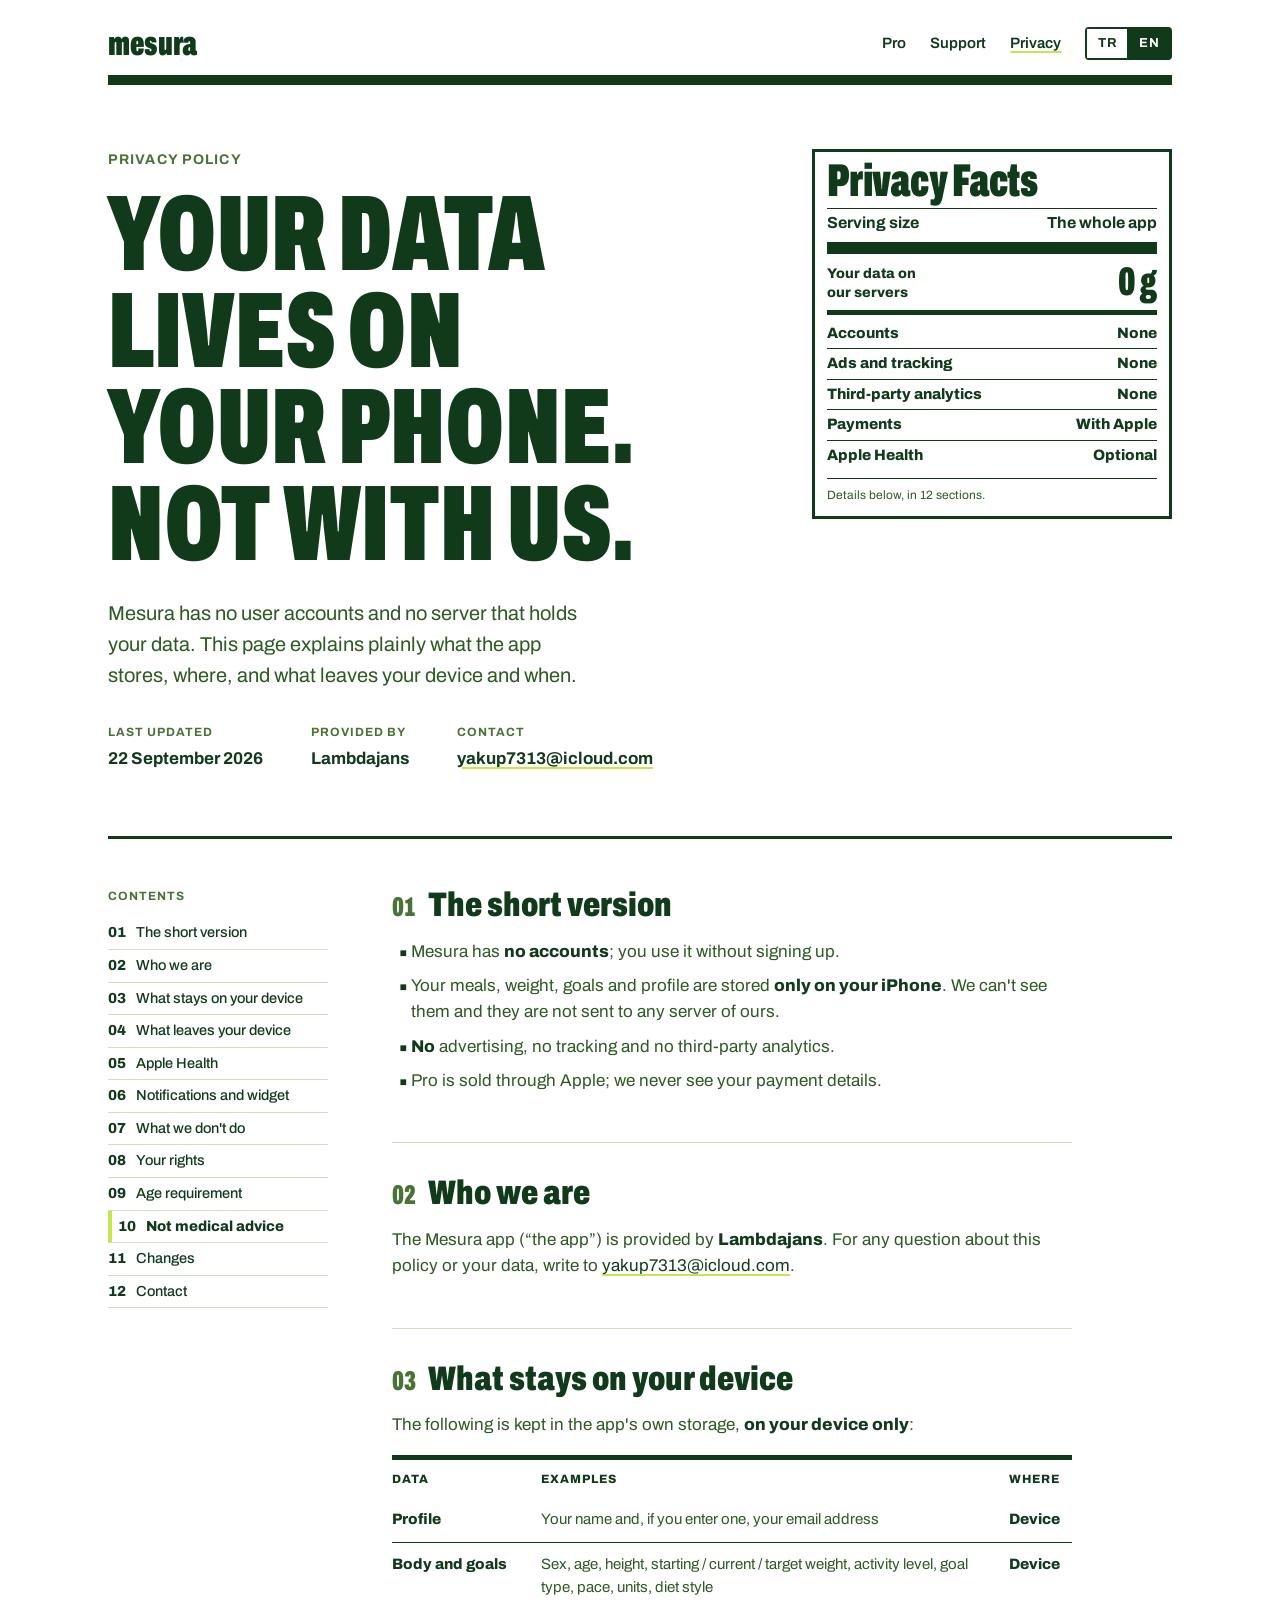
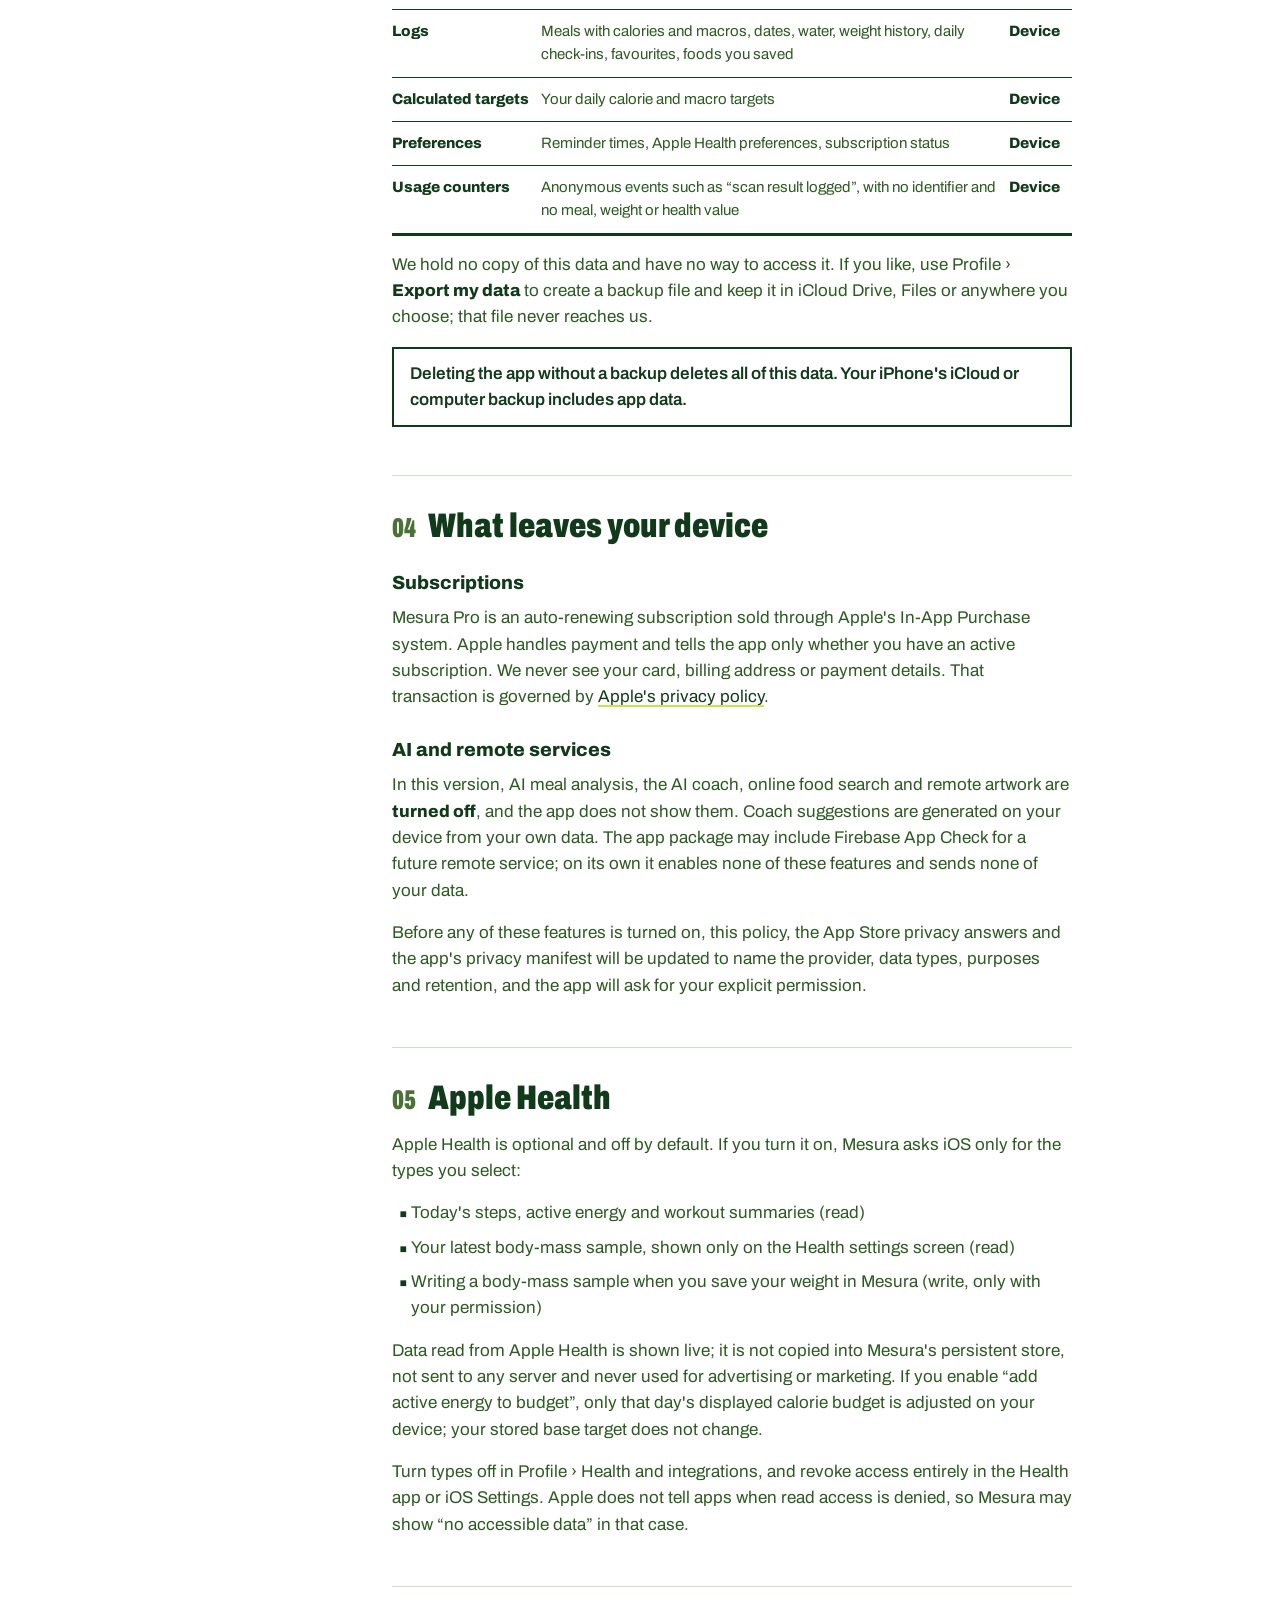
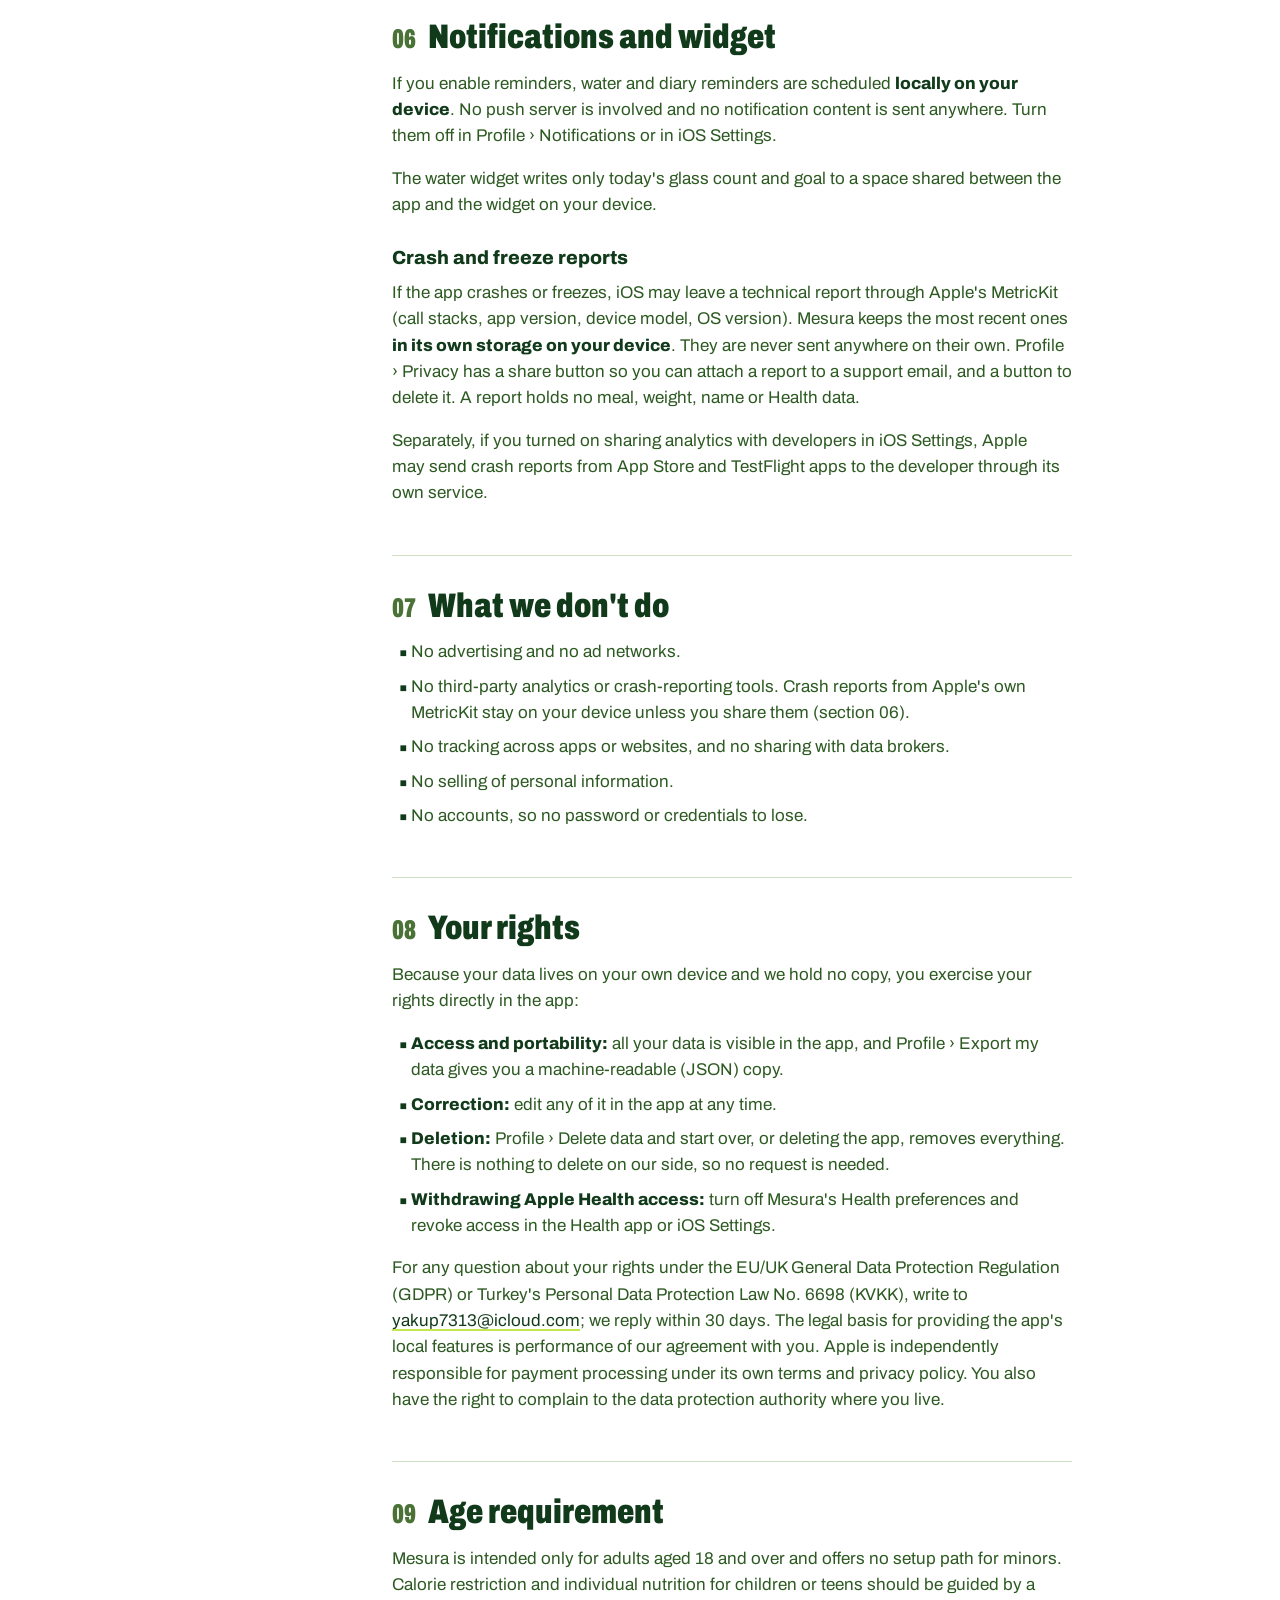
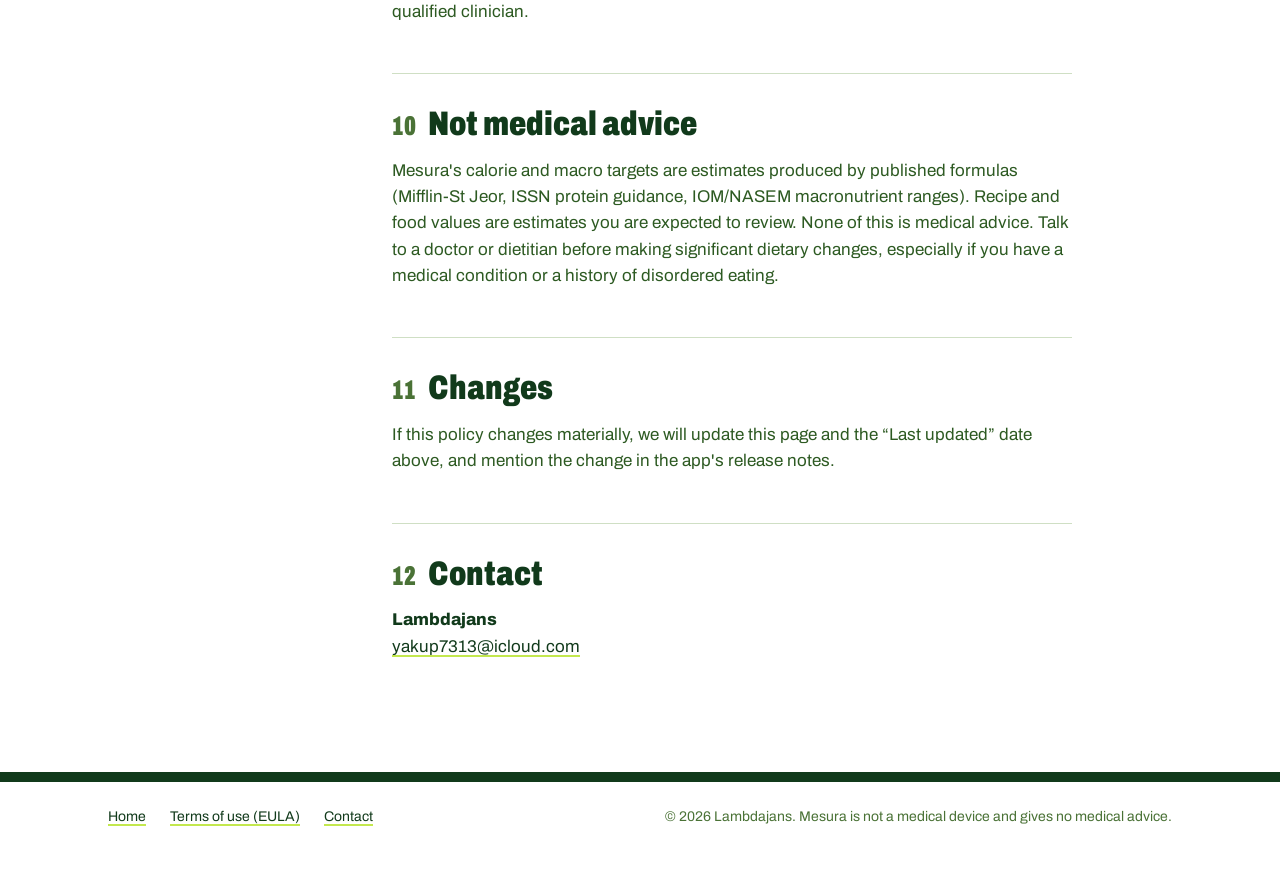
==== commit 89e1fb73: "Document the on-device crash report Co-Authored-By: Claude Opus 5 <noreply@anthropic.com>" ====
--- a/privacy.html
+++ b/privacy.html
@@ -146,13 +146,16 @@
         <h2><span class="n">06</span>Bildirimler ve widget</h2>
         <p>Hatırlatıcıları açarsan su ve günlük hatırlatmaları <strong>cihazında yerel olarak</strong> planlanır. Bildirim sunucusu kullanılmaz ve bildirim içeriği hiçbir yere gönderilmez. Profil › Bildirimler'den veya iOS Ayarları'ndan kapatabilirsin.</p>
         <p>Su widget'ı, günün su sayısını göstermek için yalnızca bu sayıyı ve hedefini cihazındaki uygulama ile widget arasında paylaşılan alana yazar.</p>
+        <h3>Çökme ve donma raporları</h3>
+        <p>Uygulama çökerse veya donarsa iOS, Apple'ın MetricKit'i aracılığıyla teknik bir rapor bırakabilir (çağrı yığınları, uygulama sürümü, cihaz modeli, işletim sistemi sürümü). Mesura bu raporların en yenilerini <strong>cihazındaki kendi alanında</strong> tutar. Kendiliğinden hiçbir yere gönderilmez. Profil › Gizlilik bölümünde raporu destek e-postasına eklemen için bir paylaş düğmesi, silmen için de ayrı bir düğme vardır. Raporda öğün, kilo, ad veya sağlık bilgin bulunmaz.</p>
+        <p>Bundan bağımsız olarak, iOS Ayarları'nda geliştiricilerle analiz paylaşımını açtıysan Apple, App Store ve TestFlight uygulamalarının çökme raporlarını kendi hizmeti üzerinden geliştiriciye iletebilir.</p>
       </section>
 
       <section id="tr-yapmadiklarimiz">
         <h2><span class="n">07</span>Yapmadıklarımız</h2>
         <ul>
           <li>Reklam göstermeyiz, reklam ağı kullanmayız.</li>
-          <li>Üçüncü taraf analiz veya çökme raporlama aracı kullanmayız.</li>
+          <li>Üçüncü taraf analiz veya çökme raporlama aracı kullanmayız. Apple'ın MetricKit'inden gelen çökme raporları, sen paylaşmadıkça cihazında kalır (bölüm 06).</li>
           <li>Seni uygulamalar ve web siteleri arasında izlemeyiz; veri aracılarıyla veri paylaşmayız.</li>
           <li>Kişisel verilerini satmayız.</li>
           <li>Hesap olmadığı için kaybolabilecek bir parola veya kimlik bilgisi tutmayız.</li>
@@ -306,13 +309,16 @@
         <h2><span class="n">06</span>Notifications and widget</h2>
         <p>If you enable reminders, water and diary reminders are scheduled <strong>locally on your device</strong>. No push server is involved and no notification content is sent anywhere. Turn them off in Profile › Notifications or in iOS Settings.</p>
         <p>The water widget writes only today's glass count and goal to a space shared between the app and the widget on your device.</p>
+        <h3>Crash and freeze reports</h3>
+        <p>If the app crashes or freezes, iOS may leave a technical report through Apple's MetricKit (call stacks, app version, device model, OS version). Mesura keeps the most recent ones <strong>in its own storage on your device</strong>. They are never sent anywhere on their own. Profile › Privacy has a share button so you can attach a report to a support email, and a button to delete it. A report holds no meal, weight, name or Health data.</p>
+        <p>Separately, if you turned on sharing analytics with developers in iOS Settings, Apple may send crash reports from App Store and TestFlight apps to the developer through its own service.</p>
       </section>
 
       <section id="en-dont">
         <h2><span class="n">07</span>What we don't do</h2>
         <ul>
           <li>No advertising and no ad networks.</li>
-          <li>No third-party analytics or crash-reporting tools.</li>
+          <li>No third-party analytics or crash-reporting tools. Crash reports from Apple's own MetricKit stay on your device unless you share them (section 06).</li>
           <li>No tracking across apps or websites, and no sharing with data brokers.</li>
           <li>No selling of personal information.</li>
           <li>No accounts, so no password or credentials to lose.</li>
